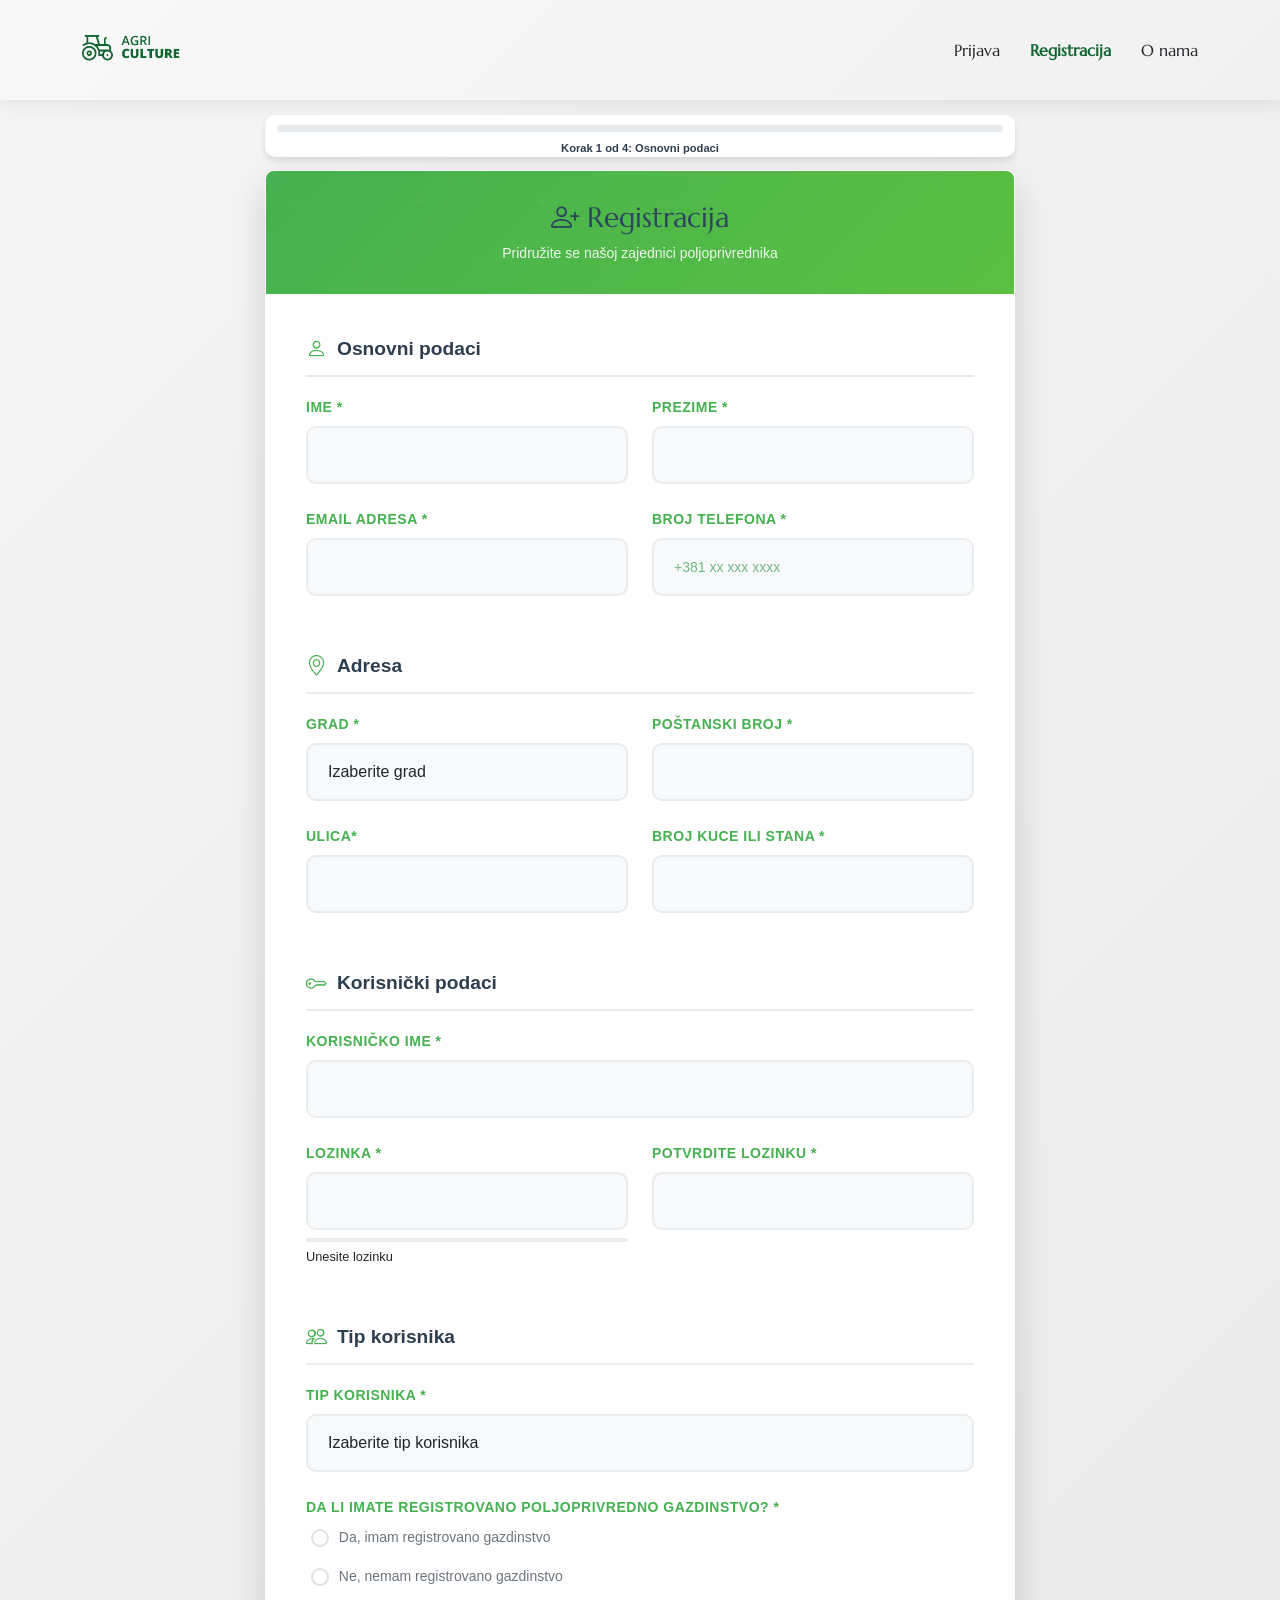
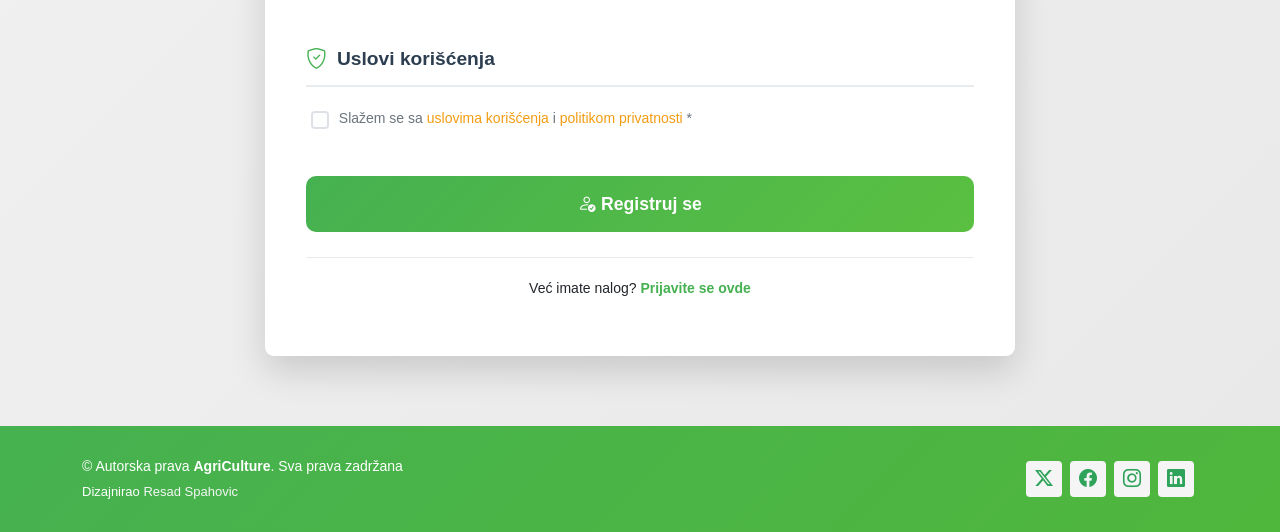
==== register.html @ 4d152be6 "first commit" ====
<!DOCTYPE html>
<html lang="sr">

<head>
  <meta charset="utf-8">
  <meta content="width=device-width, initial-scale=1.0" name="viewport">
  <title>Registracija - AgriCulture</title>
  <meta name="description" content="Registrujte se na AgriCulture platformi">
  <meta name="keywords" content="registracija, poljoprivreda, agriculture">

  <!-- Favicons -->
  <link href="static/img/favicon.png" rel="icon">
  <link href="static/img/apple-touch-icon.png" rel="apple-touch-icon">

  <!-- Fonts -->
  <link href="https://fonts.googleapis.com" rel="preconnect">
  <link href="https://fonts.gstatic.com" rel="preconnect" crossorigin>
  <link href="https://fonts.googleapis.com/css2?family=Open+Sans:ital,wght@0,300;0,400;0,500;0,600;0,700;0,800;1,300;1,400;1,500;1,600;1,700;1,800&family=Marcellus:wght@400&display=swap" rel="stylesheet">

  <!-- Vendor CSS Files -->
  <link href="static/vendor/bootstrap/css/bootstrap.min.css" rel="stylesheet">
  <link href="static/vendor/bootstrap-icons/bootstrap-icons.css" rel="stylesheet">
  <link href="static/vendor/aos/aos.css" rel="stylesheet">
  <link href="static/vendor/glightbox/css/glightbox.min.css" rel="stylesheet">
  <link href="static/vendor/swiper/swiper-bundle.min.css" rel="stylesheet">

  <!-- Main CSS File -->
  <link href="static/css/main.css" rel="stylesheet">
</head>

<body class="index-page">
  <header id="header" class="header d-flex align-items-center position-relative">
    <div class="container-fluid container-xl position-relative d-flex align-items-center justify-content-between">
      <a href="/" class="logo d-flex align-items-center">
        <img src="static/img/logo.png" alt="AgriCulture">
      </a>
      <nav id="navmenu" class="navmenu">
        <ul>
          <li><a href="/">Prijava</a></li>
          <li><a href="register.html"class="active" >Registracija</a></li>
          <li><a href="homepage.html">O nama</a></li>
        </ul>
        <i class="mobile-nav-toggle d-xl-none bi bi-list"></i>
      </nav>
    </div>
  </header>
  <!-- Progress Bar -->
  <div class="progress-container">
    <div class="container">
      <div class="progress-bar-custom">
        <div class="progress-fill" id="progressFill"></div>
      </div>
      <div class="progress-text" id="progressText">Korak 1 od 4: Osnovni podaci</div>
    </div>
  </div>

  <main class="main">
    <section class="register-section">
      <div class="container">
        <div class="register-container">
          <div class="register-header">
            <h2><i class="bi bi-person-plus"></i> Registracija</h2>
            <div class="subtitle">Pridružite se našoj zajednici poljoprivrednika</div>
          </div>
          
          <div class="register-form">
            <form id="registerForm" method="POST" novalidate>
              <!-- Osnovni podaci -->
              <div class="section-title">
                <i class="bi bi-person"></i> Osnovni podaci
              </div>

              <div class="row">
                <div class="col-md-6">
                  <div class="form-group">
                    <label for="firstName" class="form-label">Ime *</label>
                    <input type="text" class="form-control" id="firstName" name="firstName" data-field="required" required>
                    <div class="valid-feedback">Odlično!</div>
                    <div class="invalid-feedback">Molimo unesite vaše ime.</div>
                  </div>
                </div>

                <div class="col-md-6">
                  <div class="form-group">
                    <label for="lastName" class="form-label">Prezime *</label>
                    <input type="text" class="form-control" id="lastName" name="lastName" data-field="required" required>
                    <div class="valid-feedback">Odlično!</div>
                    <div class="invalid-feedback">Molimo unesite vaše prezime.</div>
                  </div>
                </div>
              </div>

              <div class="row">
                <div class="col-md-6">
                  <div class="form-group">
                    <label for="email" class="form-label">Email adresa *</label>
                    <input type="email" class="form-control" id="email" name="email" data-field="required" required>
                    <div class="valid-feedback">Email je u redu!</div>
                    <div class="invalid-feedback">Molimo unesite validnu email adresu.</div>
                    <div class="availability-check" id="emailAvailability"></div>
                  </div>
                </div>

                <div class="col-md-6">
                  <div class="form-group">
                    <label for="phone" class="form-label">Broj telefona *</label>
                    <input type="tel" class="form-control" id="phone" name="phone" placeholder="+381 xx xxx xxxx" data-field="required" required>
                    <div class="valid-feedback">Broj telefona je u redu!</div>
                    <div class="invalid-feedback">Molimo unesite broj telefona.</div>
                  </div>
                </div>
              </div>

              <!-- Adresa -->
              <div class="section-title">
                <i class="bi bi-geo-alt"></i> Adresa
              </div>

              <div class="row">
                <div class="col-md-6">
                  <div class="form-group">
                    <label for="city" class="form-label">Grad *</label>
                    <select class="form-control" id="city" name="city" data-field="required" required>
                      <option value="">Izaberite grad</option>
                      <option value="1" data-postal="11000">Beograd</option>
                      <option value="2" data-postal="21000">Novi Sad</option>
                      <option value="3" data-postal="18000">Niš</option>
                      <option value="4" data-postal="34000">Kragujevac</option>
                      <option value="5" data-postal="24000">Subotica</option>
                      <option value="6" data-postal="26000">Pančevo</option>
                      <option value="7" data-postal="32000">Čačak</option>
                      <option value="8" data-postal="36300">Novi Pazar</option>
                      <option value="9" data-postal="23000">Zrenjanin</option>
                      <option value="10" data-postal="16000">Leskovac</option>
                    </select>
                    <div class="valid-feedback">Odlično!</div>
                    <div class="invalid-feedback">Molimo izaberite grad.</div>
                  </div>
                </div>

                <div class="col-md-6">
                  <div class="form-group">
                    <label for="postalCode" class="form-label">Poštanski broj *</label>
                    <input type="text" class="form-control" id="postalCode" name="postalCode" readonly data-field="required" required>
                    <div class="valid-feedback">Odlično!</div>
                    <div class="invalid-feedback">Poštanski broj se automatski popunjava.</div>
                  </div>
                </div>
              </div>

                <div class="row">
                <div class="col-md-6">
                  <div class="form-group">
                    <label for="street" class="form-label">Ulica*</label>
                    <input type="text" class="form-control" id="street" name="street" data-field="required" required>
                    <div class="valid-feedback">Ulica je u redu!</div>
                    <div class="availability-check" id="emailAvailability"></div>
                  </div>
                </div>

                <div class="col-md-6">
                  <div class="form-group">
                    <label for="houseNumber" class="form-label">Broj kuce ili stana *</label>
                    <input type="text" class="form-control" id="houseNumber" name="houseNumber" data-field="required" required>
                    <div class="valid-feedback">Broj kuce ili stana je u redu!</div>
                    <div class="invalid-feedback">Molimo unesite broj kuce.</div>
                  </div>
                </div>
              </div>

              <!-- Korisnički podaci -->
              <div class="section-title">
                <i class="bi bi-key"></i> Korisnički podaci
              </div>

              <div class="form-group">
                <label for="username" class="form-label">Korisničko ime *</label>
                <input type="text" class="form-control" id="username" name="username" data-field="required" required>
                <div class="valid-feedback">Korisničko ime je dostupno!</div>
                <div class="invalid-feedback">Korisničko ime mora imati najmanje 3 karaktera.</div>
                <div class="availability-check" id="usernameAvailability"></div>
              </div>

              <div class="row">
                <div class="col-md-6">
                  <div class="form-group">
                    <label for="password" class="form-label">Lozinka *</label>
                    <input type="password" class="form-control" id="password" name="password" data-field="required" required>
                    <div class="password-strength" id="passwordStrength">
                      <div class="strength-bar">
                        <div class="strength-fill" id="strengthFill"></div>
                      </div>
                      <div class="strength-text" id="strengthText">Unesite lozinku</div>
                    </div>
                    <div class="invalid-feedback">Lozinka mora imati najmanje 6 karaktera.</div>
                  </div>
                </div>

                <div class="col-md-6">
                  <div class="form-group">
                    <label for="confirmPassword" class="form-label">Potvrdite lozinku *</label>
                    <input type="password" class="form-control" id="confirmPassword" name="confirmPassword" data-field="required" required>
                    <div class="valid-feedback">Lozinke se poklapaju!</div>
                    <div class="invalid-feedback">Lozinke se ne poklapaju.</div>
                  </div>
                </div>
              </div>

              <!-- Tip korisnika -->
              <div class="section-title">
                <i class="bi bi-people"></i> Tip korisnika
              </div>

              <div class="form-group">
                <label for="userType" class="form-label">Tip korisnika *</label>
                <select class="form-control" id="userType" name="userType" data-field="required" required>
                  <option value="">Izaberite tip korisnika</option>
                  <option value="1">Kupac</option>
                  <option value="2">Poljoprivrednik</option>
                  <option value="3">Dobavljač</option>
                  <option value="4">Savetnik</option>
                </select>
                <div class="valid-feedback">Odlično!</div>
                <div class="invalid-feedback">Molimo izaberite tip korisnika.</div>
              </div>

              <!-- Gazdinstvo -->
              <div class="form-group">
                <label class="form-label">Da li imate registrovano poljoprivredno gazdinstvo? *</label>
                <div class="form-check">
                  <input class="form-check-input" type="radio" name="hasFarm" id="hasFarmYes" value="1" data-field="required" required>
                  <label class="form-check-label" for="hasFarmYes">
                    Da, imam registrovano gazdinstvo
                  </label>
                </div>
                <div class="form-check">
                  <input class="form-check-input" type="radio" name="hasFarm" id="hasFarmNo" value="0" data-field="required" required>
                  <label class="form-check-label" for="hasFarmNo">
                    Ne, nemam registrovano gazdinstvo
                  </label>
                </div>
                <div class="invalid-feedback">Molimo izaberite opciju.</div>
              </div>

              <!-- Podaci o gazdinstvu -->
              <div class="farm-fields" id="farmFields">
                <div class="section-title">
                  <i class="bi bi-house"></i> Podaci o gazdinstvu
                </div>

                <div class="row">
                  <div class="col-md-6">
                    <div class="form-group">
                      <label for="rpgNumber" class="form-label">RPG broj *</label>
                      <input type="text" class="form-control" id="rpgNumber" name="rpgNumber" placeholder="npr. 1234567890123" data-field="farm">
                      <div class="valid-feedback">RPG broj je u redu!</div>
                      <div class="invalid-feedback">Molimo unesite RPG broj (13 cifara).</div>
                      <div class="availability-check" id="rpgAvailability"></div>
                    </div>
                  </div>

                  <div class="col-md-6">
                    <div class="form-group">
                      <label for="farmId" class="form-label">ID gazdinstva *</label>
                      <input type="text" class="form-control" id="farmId" name="farmId" placeholder="npr. RS-12345" data-field="farm">
                      <div class="valid-feedback">Odlično!</div>
                      <div class="invalid-feedback">Molimo unesite ID gazdinstva.</div>
                    </div>
                  </div>
                </div>

                <div class="form-group">
                  <label for="farmName" class="form-label">Naziv gazdinstva *</label>
                  <input type="text" class="form-control" id="farmName" name="farmName" placeholder="Naziv vašeg gazdinstva" data-field="farm">
                  <div class="valid-feedback">Odlično!</div>
                  <div class="invalid-feedback">Molimo unesite naziv gazdinstva.</div>
                </div>

                <div class="row">
                  <div class="col-md-6">
                    <div class="form-group">
                      <label for="farmSize" class="form-label">Veličina gazdinstva (hektari) *</label>
                      <input type="number" class="form-control" id="farmSize" name="farmSize" placeholder="npr. 10.5" step="0.1" min="0" data-field="farm">
                      <div class="valid-feedback">Odlično!</div>
                      <div class="invalid-feedback">Molimo unesite veličinu gazdinstva.</div>
                    </div>
                  </div>

                  <div class="col-md-6">
                    <div class="form-group">
                      <label for="farmType" class="form-label">Tip gazdinstva *</label>
                      <select class="form-control" id="farmType" name="farmType" data-field="farm">
                        <option value="">Izaberite tip gazdinstva</option>
                        <option value="1">Fizičko lice</option>
                        <option value="2">Pravno lice</option>
                        <option value="3">Preduzetnik</option>
                      </select>
                      <div class="valid-feedback">Odlično!</div>
                      <div class="invalid-feedback">Molimo izaberite tip gazdinstva.</div>
                    </div>
                  </div>
                </div>

                <div class="row">
                  <div class="col-md-6">
                    <div class="form-group">
                      <label for="cropTypes" class="form-label">Vrste useva *</label>
                      <select class="form-control" id="cropTypes" name="cropTypes" data-field="farm">
                        <option value="">Izaberite glavne useve</option>
                        <option value="1">Žitarice (pšenica, kukuruz, ječam)</option>
                        <option value="2">Industrijske biljke (suncokret, soja, šećerna repa)</option>
                        <option value="3">Povrće (paradajz, paprika, krastavac)</option>
                        <option value="4">Voće (jabuka, šljiva, grožđe)</option>
                        <option value="5">Stočarstvo (goveda, svinje, ovce)</option>
                        <option value="6">Živinarstvo (kokoške, ćurke, patke)</option>
                        <option value="7">Mešovito gazdinstvo</option>
                      </select>
                      <div class="valid-feedback">Odlično!</div>
                      <div class="invalid-feedback">Molimo izaberite vrste useva.</div>
                    </div>
                  </div>

                  <div class="col-md-6">
                    <div class="form-group">
                      <label for="productionType" class="form-label">Tip proizvodnje *</label>
                      <select class="form-control" id="productionType" name="productionType" data-field="farm">
                        <option value="">Izaberite tip proizvodnje</option>
                        <option value="1">Konvencionalna proizvodnja</option>
                        <option value="2">Organska proizvodnja</option>
                        <option value="3">Integrisana proizvodnja</option>
                        <option value="4">Tradicionalna proizvodnja</option>
                      </select>
                      <div class="valid-feedback">Odlično!</div>
                      <div class="invalid-feedback">Molimo izaberite tip proizvodnje.</div>
                    </div>
                  </div>
                </div>

                <div class="row">
                  <div class="col-md-6">
                    <div class="form-group">
                      <label for="annualProduction" class="form-label">Godišnja proizvodnja (tone) *</label>
                      <input type="number" class="form-control" id="annualProduction" name="annualProduction" placeholder="npr. 50" min="0" step="0.1" data-field="farm">
                      <div class="valid-feedback">Odlično!</div>
                      <div class="invalid-feedback">Molimo unesite godišnju proizvodnju.</div>
                    </div>
                  </div>

                  <div class="col-md-6">
                    <div class="form-group">
                      <label for="employeeCount" class="form-label">Broj zaposlenih</label>
                      <input type="number" class="form-control" id="employeeCount" name="employeeCount" placeholder="npr. 5" min="0">
                      <small class="form-text text-muted">Uključujući vlasnika/vlasnike</small>
                    </div>
                  </div>
                </div>

                <div class="form-group">
                  <label for="description" class="form-label">Opis gazdinstva</label>
                  <textarea class="form-control" id="description" name="description" rows="3" placeholder="Kratko opišite vaše gazdinstvo i glavne aktivnosti..."></textarea>
                </div>
              </div>

              <!-- Uslovi korišćenja -->
              <div class="section-title">
                <i class="bi bi-shield-check"></i> Uslovi korišćenja
              </div>

              <div class="form-group">
                <div class="form-check">
                  <input class="form-check-input" type="checkbox" id="terms" name="terms" data-field="required" required>
                  <label class="form-check-label" for="terms">
                    Slažem se sa <a href="uslovi-koriscenja.html">uslovima korišćenja</a> i <a href="politika-privatnosti.html">politikom privatnosti</a> *
                  </label>
                  <div class="invalid-feedback">Morate prihvatiti uslove korišćenja.</div>
                </div>
              </div>

              <button type="submit" class="btn btn-register" id="submitBtn">
                <span id="submitText"><i class="bi bi-person-check"></i> Registruj se</span>
                <span id="submitLoading" style="display: none;"><span class="loading"></span> Registracija u toku...</span>
              </button>
            </form>

            <div class="login-link">
              <p style="font-size: 14px;">Već imate nalog? <a href="index.html">Prijavite se ovde</a></p>
            </div>
          </div>
        </div>
      </div>
    </section>
  </main>

  <footer id="footer" class="footer dark-background">
    <div class="copyright text-center">
      <div class="container d-flex flex-column flex-lg-row justify-content-center justify-content-lg-between align-items-center">
        <div class="d-flex flex-column align-items-center align-items-lg-start">
          <div>
            © Autorska prava <strong><span>AgriCulture</span></strong>. Sva prava zadržana
          </div>
          <div class="credits">
            Dizajnirao <a href="https://resadspahovic.netlify.app/">Resad Spahovic</a>
          </div>
        </div>
        <div class="social-links order-first order-lg-last mb-3 mb-lg-0">
          <a href="" title="Twitter"><i class="bi bi-twitter-x"></i></a>
          <a href="" title="Facebook"><i class="bi bi-facebook"></i></a>
          <a href="" title="Instagram"><i class="bi bi-instagram"></i></a>
          <a href="" title="LinkedIn"><i class="bi bi-linkedin"></i></a>
        </div>
      </div>
    </div>
  </footer>

  <!-- Scroll Top -->
  <a href="#" id="scroll-top" class="scroll-top d-flex align-items-center justify-content-center" style="background-color: #28a745;">
    <i class="bi bi-arrow-up-short"></i>
  </a>

  <!-- Preloader -->
  <div id="preloader"></div>

  <!-- Vendor JS Files -->
  <script src="static/vendor/bootstrap/js/bootstrap.bundle.min.js"></script>
  <script src="static/vendor/aos/aos.js"></script>
  <script src="static/vendor/glightbox/js/glightbox.min.js"></script>
  <script src="static/vendor/swiper/swiper-bundle.min.js"></script>

  <!-- Main JS File -->
  <script src="static/js/main.js"></script>

  <script>
    document.addEventListener('DOMContentLoaded', function() {
      const form = document.getElementById('registerForm');
      const progressFill = document.getElementById('progressFill');
      const progressText = document.getElementById('progressText');
      const farmFields = document.getElementById('farmFields');
      const submitBtn = document.getElementById('submitBtn');
      const submitText = document.getElementById('submitText');
      const submitLoading = document.getElementById('submitLoading');

      // Auto-populate postal code based on city selection
      document.getElementById('city').addEventListener('change', function() {
        const selectedOption = this.options[this.selectedIndex];
        const postalCode = selectedOption.getAttribute('data-postal');
        const postalCodeField = document.getElementById('postalCode');
        
        if (postalCode) {
          postalCodeField.value = postalCode;
          validateField(postalCodeField);
        } else {
          postalCodeField.value = '';
        }
      });

      // Show/hide farm fields based on farm ownership
      function toggleFarmFields() {
        const hasFarmYes = document.getElementById('hasFarmYes');
        const hasFarmNo = document.getElementById('hasFarmNo');
        
        if (hasFarmYes.checked) {
          farmFields.classList.add('show');
          // Make farm fields required
          const farmInputs = farmFields.querySelectorAll('input[data-field="farm"], select[data-field="farm"]');
          farmInputs.forEach(input => {
            if (!input.hasAttribute('data-optional')) {
              input.setAttribute('required', 'required');
            }
          });
        } else if (hasFarmNo.checked) {
          farmFields.classList.remove('show');
          // Remove required attribute from farm fields
          const farmInputs = farmFields.querySelectorAll('input[data-field="farm"], select[data-field="farm"]');
          farmInputs.forEach(input => {
            input.removeAttribute('required');
            input.classList.remove('is-valid', 'is-invalid');
          });
        }
        updateProgress();
      }

      // Add event listeners for farm radio buttons
      document.getElementById('hasFarmYes').addEventListener('change', toggleFarmFields);
      document.getElementById('hasFarmNo').addEventListener('change', toggleFarmFields);

      // Progress calculation
      function updateProgress() {
        const allFields = form.querySelectorAll('input[required], select[required]');
        const farmFieldsVisible = farmFields.classList.contains('show');
        
        let totalFields = 0;
        let completedFields = 0;
        
        allFields.forEach(field => {
          // Skip farm fields if not visible
          if (field.getAttribute('data-field') === 'farm' && !farmFieldsVisible) {
            return;
          }
          
          totalFields++;
          
          if (field.type === 'radio') {
            const radioGroup = form.querySelectorAll(`input[name="${field.name}"]`);
            const isChecked = Array.from(radioGroup).some(radio => radio.checked);
            if (isChecked) completedFields++;
          } else if (field.type === 'checkbox') {
            if (field.checked) completedFields++;
          } else {
            if (field.value.trim() !== '') completedFields++;
          }
        });

        const progress = totalFields > 0 ? (completedFields / totalFields) * 100 : 0;
        progressFill.style.width = progress + '%';
        
        // Update progress text based on completion
        if (progress < 25) {
          progressText.textContent = 'Korak 1 od 4: Osnovni podaci';
        } else if (progress < 50) {
          progressText.textContent = 'Korak 2 od 4: Adresa i kontakt';
        } else if (progress < 75) {
          progressText.textContent = 'Korak 3 od 4: Korisnički podaci';
        } else if (progress < 100) {
          progressText.textContent = 'Korak 4 od 4: Finalizacija';
        } else {
          progressText.textContent = 'Forma je kompletna - spremna za slanje!';
        }
      }

      // Add typing indicators
      form.addEventListener('input', function(e) {
        if (e.target.matches('input[type="text"], input[type="email"], input[type="tel"], input[type="password"], input[type="number"], textarea')) {
          e.target.classList.add('user-typing');
          e.target.classList.remove('user-interacted');
          
          // Remove typing class after user stops typing
          clearTimeout(e.target.typingTimer);
          e.target.typingTimer = setTimeout(() => {
            e.target.classList.remove('user-typing');
            e.target.classList.add('user-interacted');
            validateField(e.target);
          }, 500);
        }
      });

      // Field validation function
      function validateField(field) {
        const fieldName = field.name || field.id;
        let isValid = true;
        let message = '';

        // Clear previous validation classes
        field.classList.remove('is-valid', 'is-invalid');

        // Skip validation for optional fields that are empty
        if (!field.hasAttribute('required') && field.value.trim() === '') {
          updateProgress();
          return true;
        }

        switch (fieldName) {
          case 'firstName':
          case 'lastName':
            isValid = field.value.trim().length >= 2;
            message = isValid ? 'Odlično!' : 'Mora imati najmanje 2 karaktera.';
            break;

          case 'email':
            const emailRegex = /^[^\s@]+@[^\s@]+\.[^\s@]+$/;
            isValid = emailRegex.test(field.value);
            message = isValid ? 'Email je u redu!' : 'Molimo unesite validnu email adresu.';
            if (isValid) {
              checkEmailAvailability(field.value);
            }
            break;

          case 'phone':
            const phoneRegex = /^(\+381|0)[0-9]{8,9}$/;
            isValid = phoneRegex.test(field.value.replace(/\s/g, ''));
            message = isValid ? 'Broj telefona je u redu!' : 'Unesite u redu broj telefona.';
            break;

          case 'city':
          case 'userType':
          case 'farmType':
          case 'cropTypes':
          case 'productionType':
          case 'street':
          case 'houseNumber':
            isValid = field.value !== '';
            message = isValid ? 'Odlično!' : 'Molimo napravite izbor.';
            break;

          case 'postalCode':
            isValid = field.value.trim().length === 5;
            message = isValid ? 'Odlično!' : 'Poštanski broj mora imati 5 cifara.';
            break;

          case 'username':
            isValid = field.value.trim().length >= 3;
            message = isValid ? 'Korisničko ime je dostupno!' : 'Mora imati najmanje 3 karaktera.';
            if (isValid) {
              checkUsernameAvailability(field.value);
            }
            break;

          case 'password':
            isValid = field.value.length >= 6;
            message = isValid ? 'Lozinka je prihvaćena!' : 'Mora imati najmanje 6 karaktera.';
            updatePasswordStrength(field.value);
            // Also validate confirm password if it has value
            const confirmPassword = document.getElementById('confirmPassword');
            if (confirmPassword.value) {
              validateField(confirmPassword);
            }
            break;

          case 'confirmPassword':
            const password = document.getElementById('password').value;
            isValid = field.value === password && field.value.length > 0;
            message = isValid ? 'Lozinke se poklapaju!' : 'Lozinke se ne poklapaju.';
            break;

          case 'rpgNumber':
            if (farmFields.classList.contains('show')) {
              const rpgRegex = /^[0-9]{13}$/;
              isValid = rpgRegex.test(field.value);
              message = isValid ? 'RPG broj je u redu!' : 'RPG broj mora imati tačno 13 cifara.';
              if (isValid) {
                checkRpgAvailability(field.value);
              }
            }
            break;

          case 'farmId':
          case 'farmName':
            if (farmFields.classList.contains('show')) {
              isValid = field.value.trim().length >= 2;
              message = isValid ? 'Odlično!' : 'Mora imati najmanje 2 karaktera.';
            }
            break;

          case 'farmSize':
          case 'annualProduction':
            if (farmFields.classList.contains('show')) {
              isValid = field.value && parseFloat(field.value) > 0;
              message = isValid ? 'Odlično!' : 'Vrednost mora biti veća od 0.';
            }
            break;

          case 'hasFarm':
            const hasFarmChecked = form.querySelector('input[name="hasFarm"]:checked');
            isValid = hasFarmChecked !== null;
            break;

          case 'terms':
            isValid = field.checked;
            break;

          default:
            if (field.hasAttribute('required')) {
              isValid = field.value.trim() !== '';
            }
        }

        // Apply validation classes and messages
        if (field.type === 'radio') {
          const radioGroup = form.querySelectorAll(`input[name="${fieldName}"]`);
          const groupContainer = radioGroup[0].closest('.form-group');
          const invalidFeedback = groupContainer.querySelector('.invalid-feedback');
          
          if (isValid) {
            radioGroup.forEach(radio => {
              radio.classList.remove('is-invalid');
              radio.classList.add('is-valid');
            });
            if (invalidFeedback) invalidFeedback.style.display = 'none';
          } else {
            radioGroup.forEach(radio => {
              radio.classList.remove('is-valid');
              radio.classList.add('is-invalid');
            });
            if (invalidFeedback) invalidFeedback.style.display = 'block';
          }
        } else {
          if (isValid) {
            field.classList.add('is-valid');
            field.classList.remove('is-invalid');
          } else {
            field.classList.add('is-invalid');
            field.classList.remove('is-valid');
          }

          // Update feedback message
          const validFeedback = field.parentNode.querySelector('.valid-feedback');
          const invalidFeedback = field.parentNode.querySelector('.invalid-feedback');
          
          if (validFeedback && isValid) {
            validFeedback.textContent = message;
          }
          if (invalidFeedback && !isValid) {
            invalidFeedback.textContent = message;
          }
        }

        updateProgress();
        return isValid;
      }

      // Password strength checker
      function updatePasswordStrength(password) {
        const strengthFill = document.getElementById('strengthFill');
        const strengthText = document.getElementById('strengthText');
        
        if (!password) {
          strengthFill.className = 'strength-fill';
          strengthText.textContent = 'Unesite lozinku';
          return;
        }

        let score = 0;
        let feedback = [];

        // Length check
        if (password.length >= 8) score += 1;
        else feedback.push('najmanje 8 karaktera');

        // Uppercase check
        if (/[A-Z]/.test(password)) score += 1;
        else feedback.push('veliko slovo');

        // Lowercase check
        if (/[a-z]/.test(password)) score += 1;
        else feedback.push('malo slovo');

        // Number check
        if (/[0-9]/.test(password)) score += 1;
        else feedback.push('broj');

        // Special character check
        if (/[^A-Za-z0-9]/.test(password)) score += 1;
        else feedback.push('specijalni karakter');

        // Update visual indicator
        strengthFill.className = 'strength-fill';
        
        if (score <= 1) {
          strengthFill.classList.add('strength-weak');
          strengthText.textContent = 'Slaba lozinka';
          strengthText.style.color = 'var(--danger-color)';
        } else if (score <= 2) {
          strengthFill.classList.add('strength-fair');
          strengthText.textContent = 'Osrednja lozinka';
          strengthText.style.color = 'var(--warning-color)';
        } else if (score <= 3) {
          strengthFill.classList.add('strength-good');
          strengthText.textContent = 'Dobra lozinka';
          strengthText.style.color = 'var(--info-color)';
        } else {
          strengthFill.classList.add('strength-strong');
          strengthText.textContent = 'Jaka lozinka';
          strengthText.style.color = 'var(--success-color)';
        }

        if (feedback.length > 0 && score < 4) {
          strengthText.textContent += ` (dodajte: ${feedback.join(', ')})`;
        }
      }

      // Availability checkers
      function checkEmailAvailability(email) {
        const availabilityDiv = document.getElementById('emailAvailability');
        availabilityDiv.className = 'availability-check checking';
        availabilityDiv.textContent = 'Proverava se dostupnost...';

        // Simulate API call
        setTimeout(() => {
          const isAvailable = !['test@example.com', 'admin@test.com'].includes(email.toLowerCase());
          
          if (isAvailable) {
            availabilityDiv.className = 'availability-check available';
            availabilityDiv.innerHTML = '<i class="bi bi-check-circle"></i> Email je dostupan';
          } else {
            availabilityDiv.className = 'availability-check unavailable';
            availabilityDiv.innerHTML = '<i class="bi bi-x-circle"></i> Email je već registrovan';
            document.getElementById('email').classList.add('is-invalid');
            document.getElementById('email').classList.remove('is-valid');
          }
        }, 1000);
      }

      function checkUsernameAvailability(username) {
        const availabilityDiv = document.getElementById('usernameAvailability');
        availabilityDiv.className = 'availability-check checking';
        availabilityDiv.textContent = 'Proverava se dostupnost...';

        // Simulate API call
        setTimeout(() => {
          const isAvailable = !['admin', 'test', 'user'].includes(username.toLowerCase());
          
          if (isAvailable) {
            availabilityDiv.className = 'availability-check available';
            availabilityDiv.innerHTML = '<i class="bi bi-check-circle"></i> Korisničko ime je dostupno';
          } else {
            availabilityDiv.className = 'availability-check unavailable';
            availabilityDiv.innerHTML = '<i class="bi bi-x-circle"></i> Korisničko ime je zauzeto';
            document.getElementById('username').classList.add('is-invalid');
            document.getElementById('username').classList.remove('is-valid');
          }
        }, 800);
      }

      function checkRpgAvailability(rpgNumber) {
        const availabilityDiv = document.getElementById('rpgAvailability');
        availabilityDiv.className = 'availability-check checking';
        availabilityDiv.textContent = 'Proverava se RPG broj...';

        // Simulate API call
        setTimeout(() => {
          const isAvailable = rpgNumber !== '1234567890123';
          
          if (isAvailable) {
            availabilityDiv.className = 'availability-check available';
            availabilityDiv.innerHTML = '<i class="bi bi-check-circle"></i> RPG broj je u redu';
          } else {
            availabilityDiv.className = 'availability-check unavailable';
            availabilityDiv.innerHTML = '<i class="bi bi-x-circle"></i> RPG broj je već registrovan';
            document.getElementById('rpgNumber').classList.add('is-invalid');
            document.getElementById('rpgNumber').classList.remove('is-valid');
          }
        }, 1200);
      }

      // Add event listeners for real-time validation
      const fieldsToValidate = form.querySelectorAll('input, select, textarea');
      fieldsToValidate.forEach(field => {
        // Validate on blur (when user leaves field)
        field.addEventListener('blur', function() {
          if (this.classList.contains('user-interacted') || this.value.trim() !== '') {
            validateField(this);
          }
        });

        // Validate on change for select and radio/checkbox
        if (field.type === 'radio' || field.type === 'checkbox' || field.tagName === 'SELECT') {
          field.addEventListener('change', function() {
            validateField(this);
          });
        }
      });

      // Form submission
      form.addEventListener('submit', function(e) {
        e.preventDefault();
        
        // Validate all required fields
        let isFormValid = true;
        const allFields = form.querySelectorAll('input, select, textarea');
        
        allFields.forEach(field => {
          if (field.hasAttribute('required') || field.value.trim() !== '') {
            // Skip farm fields if not visible
            if (field.getAttribute('data-field') === 'farm' && !farmFields.classList.contains('show')) {
              return;
            }
            
            if (!validateField(field)) {
              isFormValid = false;
            }
          }
        });

        // Check radio groups separately
        const radioGroups = ['hasFarm'];
        radioGroups.forEach(groupName => {
          const checkedRadio = form.querySelector(`input[name="${groupName}"]:checked`);
          if (!checkedRadio) {
            isFormValid = false;
            const radioInputs = form.querySelectorAll(`input[name="${groupName}"]`);
            radioInputs.forEach(radio => {
              radio.classList.add('is-invalid');
            });
          }
        });

        // Check availability status
        const emailAvailability = document.getElementById('emailAvailability');
        const usernameAvailability = document.getElementById('usernameAvailability');
        const rpgAvailability = document.getElementById('rpgAvailability');

        if (emailAvailability.classList.contains('unavailable') ||
            usernameAvailability.classList.contains('unavailable') ||
            (farmFields.classList.contains('show') && rpgAvailability.classList.contains('unavailable'))) {
          isFormValid = false;
        }

        if (!isFormValid) {
          // Scroll to first invalid field
          const firstInvalid = form.querySelector('.is-invalid');
          if (firstInvalid) {
            firstInvalid.scrollIntoView({ behavior: 'smooth', block: 'center' });
            firstInvalid.focus();
          }
          return;
        }

        // Show loading state
        submitBtn.disabled = true;
        submitText.style.display = 'none';
        submitLoading.style.display = 'inline-block';

        // Simulate form submission
        setTimeout(() => {
          // Collect form data
          const formData = new FormData(form);
          const data = Object.fromEntries(formData.entries());
          
          console.log('Form data:', data);
          
          // Show success message
          alert('Registracija je uspešno završena! Proverite email za aktivaciju naloga.');
          
          // Reset form
          form.reset();
          progressFill.style.width = '0%';
          progressText.textContent = 'Korak 1 od 4: Osnovni podaci';
          farmFields.classList.remove('show');
          
          // Clear validation classes
          allFields.forEach(field => {
            field.classList.remove('is-valid', 'is-invalid', 'user-interacted', 'user-typing');
          });
          
          // Clear availability checks
          document.querySelectorAll('.availability-check').forEach(div => {
            div.textContent = '';
            div.className = 'availability-check';
          });
          
          // Reset password strength
          document.getElementById('strengthFill').className = 'strength-fill';
          document.getElementById('strengthText').textContent = 'Unesite lozinku';
          
          // Reset button
          submitBtn.disabled = false;
          submitText.style.display = 'inline-block';
          submitLoading.style.display = 'none';
          
        }, 2000);
      });

      // Initialize progress
      updateProgress();

      // Add smooth scrolling for better UX
      const sections = document.querySelectorAll('.section-title');
      sections.forEach(section => {
        section.addEventListener('click', function() {
          this.scrollIntoView({ behavior: 'smooth', block: 'start' });
        });
      });

      // Auto-save form data to localStorage (optional)
      function saveFormData() {
        const formData = new FormData(form);
        const data = Object.fromEntries(formData.entries());
        localStorage.setItem('registerFormData', JSON.stringify(data));
      }

      function loadFormData() {
        const savedData = localStorage.getItem('registerFormData');
        if (savedData) {
          try {
            const data = JSON.parse(savedData);
            Object.keys(data).forEach(key => {
              const field = form.querySelector(`[name="${key}"]`);
              if (field) {
                if (field.type === 'radio' || field.type === 'checkbox') {
                  if (field.value === data[key]) {
                    field.checked = true;
                  }
                } else {
                  field.value = data[key];
                }
              }
            });
            
            // Trigger change events to update UI
            toggleFarmFields();
            updateProgress();
          } catch (e) {
            console.error('Error loading saved form data:', e);
          }
        }
      }

      // Auto-save every 30 seconds
      setInterval(saveFormData, 30000);

      // Load saved data on page load
      loadFormData();

      // Clear saved data on successful submission
      form.addEventListener('submit', function() {
        localStorage.removeItem('registerFormData');
      });
    });

    // Initialize AOS animations
    if (typeof AOS !== 'undefined') {
      AOS.init({
        duration: 600,
        easing: 'ease-in-out',
        once: true,
        mirror: false
      });
    }
  </script>
</body>
</html>
---- static/css/main.css ----
/**
* Template Name: AgriCulture
* Template URL: https://bootstrapmade.com/agriculture-bootstrap-website-template/
* Updated: Aug 07 2024 with Bootstrap v5.3.3
* Author: BootstrapMade.com
* License: https://bootstrapmade.com/license/
*/

/*--------------------------------------------------------------
# Font & Color Variables
# Help: https://bootstrapmade.com/color-system/
--------------------------------------------------------------*/
/* Fonts */
:root {
  --default-font: "Open Sans",  system-ui, -apple-system, "Segoe UI", Roboto, "Helvetica Neue", Arial, "Noto Sans", "Liberation Sans", sans-serif, "Apple Color Emoji", "Segoe UI Emoji", "Segoe UI Symbol", "Noto Color Emoji";
  --heading-font: "Marcellus",  sans-serif;
  --nav-font: "Marcellus",  sans-serif;
}

/* Global Colors - The following color variables are used throughout the website. Updating them here will change the color scheme of the entire website */
:root { 
  --background-color: #ffffff; /* Background color for the entire website, including individual sections */
  --default-color: #212529; /* Default color used for the majority of the text content across the entire website */
  --heading-color: #2d465e; /* Color for headings, subheadings and title throughout the website */
  --accent-color: #116530; /* Accent color that represents your brand on the website. It's used for buttons, links, and other elements that need to stand out */
  --surface-color: #ffffff; /* The surface color is used as a background of boxed elements within sections, such as cards, icon boxes, or other elements that require a visual separation from the global background. */
  --contrast-color: #ffffff; /* Contrast color for text, ensuring readability against backgrounds of accent, heading, or default colors. */
}

/* Nav Menu Colors - The following color variables are used specifically for the navigation menu. They are separate from the global colors to allow for more customization options */
:root {
  --nav-color: #212529;  /* The default color of the main navmenu links */
  --nav-hover-color: #116530; /* Applied to main navmenu links when they are hovered over or active */
  --nav-mobile-background-color: #ffffff; /* Used as the background color for mobile navigation menu */
  --nav-dropdown-background-color: #ffffff; /* Used as the background color for dropdown items that appear when hovering over primary navigation items */
  --nav-dropdown-color: #212529; /* Used for navigation links of the dropdown items in the navigation menu. */
  --nav-dropdown-hover-color: #116530; /* Similar to --nav-hover-color, this color is applied to dropdown navigation links when they are hovered over. */
}

/* Color Presets - These classes override global colors when applied to any section or element, providing reuse of the sam color scheme. */

.light-background {
  --background-color: #f9f9f9;
  --surface-color: #ffffff;
}

.dark-background {
  --background-color: #060606;
  --default-color: #ffffff;
  --heading-color: #ffffff;
  --accent-color: #2ea359;
  --surface-color: #252525;
  --contrast-color: #ffffff;
}

/* Smooth scroll */
:root {
  scroll-behavior: smooth;
}

/*--------------------------------------------------------------
# General Styling & Shared Classes
--------------------------------------------------------------*/
body {
  color: var(--default-color);
  background-color: var(--background-color);
  font-family: var(--default-font);
}

a {
  color: var(--accent-color);
  text-decoration: none;
  transition: 0.3s;
}

a:hover {
  color: color-mix(in srgb, var(--accent-color), transparent 25%);
  text-decoration: none;
}

h1,
h2,
h3,
h4,
h5,
h6 {
  color: var(--heading-color);
  font-family: var(--heading-font);
}

/* PHP Email Form Messages
------------------------------*/
.php-email-form .error-message {
  display: none;
  background: #df1529;
  color: #ffffff;
  text-align: left;
  padding: 15px;
  margin-bottom: 24px;
  font-weight: 600;
}

.php-email-form .sent-message {
  display: none;
  color: #ffffff;
  background: #059652;
  text-align: center;
  padding: 15px;
  margin-bottom: 24px;
  font-weight: 600;
}

.php-email-form .loading {
  display: none;
  background: var(--surface-color);
  text-align: center;
  padding: 15px;
  margin-bottom: 24px;
}

.php-email-form .loading:before {
  content: "";
  display: inline-block;
  border-radius: 50%;
  width: 24px;
  height: 24px;
  margin: 0 10px -6px 0;
  border: 3px solid var(--accent-color);
  border-top-color: var(--surface-color);
  animation: php-email-form-loading 1s linear infinite;
}

@keyframes php-email-form-loading {
  0% {
    transform: rotate(0deg);
  }

  100% {
    transform: rotate(360deg);
  }
}

/* Pulsating Play Button
------------------------------*/
.pulsating-play-btn {
  width: 94px;
  height: 94px;
  background: radial-gradient(var(--accent-color) 50%, color-mix(in srgb, var(--accent-color), transparent 75%) 52%);
  border-radius: 50%;
  display: block;
  position: relative;
  overflow: hidden;
}

.pulsating-play-btn:before {
  content: "";
  position: absolute;
  width: 120px;
  height: 120px;
  animation-delay: 0s;
  animation: pulsate-play-btn 2s;
  animation-direction: forwards;
  animation-iteration-count: infinite;
  animation-timing-function: steps;
  opacity: 1;
  border-radius: 50%;
  border: 5px solid color-mix(in srgb, var(--accent-color), transparent 30%);
  top: -15%;
  left: -15%;
  background: rgba(198, 16, 0, 0);
}

.pulsating-play-btn:after {
  content: "";
  position: absolute;
  left: 50%;
  top: 50%;
  transform: translateX(-40%) translateY(-50%);
  width: 0;
  height: 0;
  border-top: 10px solid transparent;
  border-bottom: 10px solid transparent;
  border-left: 15px solid #fff;
  z-index: 100;
  transition: all 400ms cubic-bezier(0.55, 0.055, 0.675, 0.19);
}

.pulsating-play-btn:hover:before {
  content: "";
  position: absolute;
  left: 50%;
  top: 50%;
  transform: translateX(-40%) translateY(-50%);
  width: 0;
  height: 0;
  border: none;
  border-top: 10px solid transparent;
  border-bottom: 10px solid transparent;
  border-left: 15px solid #fff;
  z-index: 200;
  animation: none;
  border-radius: 0;
}

.pulsating-play-btn:hover:after {
  border-left: 15px solid var(--accent-color);
  transform: scale(20);
}

@keyframes pulsate-play-btn {
  0% {
    transform: scale(0.6, 0.6);
    opacity: 1;
  }

  100% {
    transform: scale(1, 1);
    opacity: 0;
  }
}

/*--------------------------------------------------------------
# Global Header
--------------------------------------------------------------*/
.header {
  color: var(--default-color);
  background-color: var(--background-color);
  padding: 20px 0;
  transition: all 0.5s;
  z-index: 997;
  ;
}

.header .logo {
  line-height: 1;
}

.header .logo img {
  max-height: 32px;
  margin-right: 8px;
}

.header .logo h1 {
  font-size: 30px;
  margin: 0;
  font-weight: 700;
  color: var(--heading-color);
}

.scrolled .header {
  box-shadow: 0px 0 18px color-mix(in srgb, var(--default-color), transparent 85%);
}

/*--------------------------------------------------------------
# Navigation Menu
--------------------------------------------------------------*/
/* Navmenu - Desktop */
@media (min-width: 1200px) {
  .navmenu {
    padding: 0;;
  }

  .navmenu ul {
    margin: 0;
    padding: 0;
    display: flex;
    list-style: none;
    align-items: center;
  }

  .navmenu li {
    position: relative;
  }

  .navmenu a,
  .navmenu a:focus {
    color: var(--nav-color);
    padding: 18px 15px;
    font-size: 16px;
    font-family: var(--nav-font);
    font-weight: 400;
    display: flex;
    align-items: center;
    justify-content: space-between;
    white-space: nowrap;
    transition: 0.3s;
  }

  .navmenu a i,
  .navmenu a:focus i {
    font-size: 12px;
    line-height: 0;
    margin-left: 5px;
    transition: 0.3s;
  }

  .navmenu li:last-child a {
    padding-right: 0;
  }

  .navmenu li:hover>a,
  .navmenu .active,
  .navmenu .active:focus {
    color: var(--nav-hover-color);
    font-weight: 600;
  }

  .navmenu .dropdown ul {
    margin: 0;
    padding: 10px 0;
    background: var(--nav-dropdown-background-color);
    display: block;
    position: absolute;
    visibility: hidden;
    left: 14px;
    top: 130%;
    opacity: 0;
    transition: 0.3s;
    border-radius: 4px;
    z-index: 99;
    box-shadow: 0px 0px 30px color-mix(in srgb, var(--default-color), transparent 85%);
  }

  .navmenu .dropdown ul li {
    min-width: 200px;
  }

  .navmenu .dropdown ul a {
    padding: 10px 20px;
    font-size: 15px;
    text-transform: none;
    color: var(--nav-dropdown-color);
  }

  .navmenu .dropdown ul a i {
    font-size: 12px;
  }

  .navmenu .dropdown ul a:hover,
  .navmenu .dropdown ul .active:hover,
  .navmenu .dropdown ul li:hover>a {
    color: var(--nav-dropdown-hover-color);

  }

  .navmenu .dropdown:hover>ul {
    opacity: 1;
    top: 100%;
    visibility: visible;
  }

  .navmenu .dropdown .dropdown ul {
    top: 0;
    left: -90%;
    visibility: hidden;
  }

  .navmenu .dropdown .dropdown:hover>ul {
    opacity: 1;
    top: 0;
    left: -100%;
    visibility: visible;
  }
}

/* Navmenu - Mobile */
@media (max-width: 1199px) {
  .mobile-nav-toggle {
    color: var(--nav-color);
    font-size: 28px;
    line-height: 0;
    margin-right: 10px;
    cursor: pointer;
    transition: color 0.3s;
  }

  .navmenu {
    padding: 0;
    z-index: 9997;
  }

  .navmenu ul {
    display: none;
    list-style: none;
    position: absolute;
    inset: 60px 20px 20px 20px;
    padding: 10px 0;
    margin: 0;
    border-radius: 6px;
    background-color: var(--nav-mobile-background-color);
    overflow-y: auto;
    transition: 0.3s;
    z-index: 9998;
    box-shadow: 0px 0px 30px color-mix(in srgb, var(--default-color), transparent 90%);
  }

  .navmenu a,
  .navmenu a:focus {
    color: var(--nav-dropdown-color);
    padding: 10px 20px;
    font-family: var(--nav-font);
    font-size: 17px;
    font-weight: 500;
    display: flex;
    align-items: center;
    justify-content: space-between;
    white-space: nowrap;
    transition: 0.3s;
  }

  .navmenu a i,
  .navmenu a:focus i {
    font-size: 12px;
    line-height: 0;
    margin-left: 5px;
    width: 30px;
    height: 30px;
    display: flex;
    align-items: center;
    justify-content: center;
    border-radius: 50%;
    transition: 0.3s;
    background-color: color-mix(in srgb, var(--accent-color), transparent 90%);
  }

  .navmenu a i:hover,
  .navmenu a:focus i:hover {
    background-color: var(--accent-color);
    color: var(--contrast-color);
  }

  .navmenu a:hover,
  .navmenu .active,
  .navmenu .active:focus {
    color: var(--nav-dropdown-hover-color);
    font-weight: 600;
  }

  .navmenu .active i,
  .navmenu .active:focus i {
    background-color: var(--accent-color);
    color: var(--contrast-color);
    transform: rotate(180deg);
  }

  .navmenu .dropdown ul {
    position: static;
    display: none;
    z-index: 99;
    padding: 10px 0;
    margin: 10px 20px;
    background-color: var(--nav-dropdown-background-color);
    border: 1px solid color-mix(in srgb, var(--default-color), transparent 90%);
    box-shadow: none;
    transition: all 0.5s ease-in-out;
  }

  .navmenu .dropdown ul ul {
    background-color: rgba(33, 37, 41, 0.1);
  }

  .navmenu .dropdown>.dropdown-active {
    display: block;
    background-color: rgba(33, 37, 41, 0.03);
  }

  .mobile-nav-active {
    overflow: hidden;
  }

  .mobile-nav-active .mobile-nav-toggle {
    color: rgb(57, 107, 44);;
    position: absolute;
    font-size: 34px;
    font-weight: 600;
    top: 18px;
    right: 18px;
    margin-right: 0;
    z-index: 9999;
  }

  .mobile-nav-active .navmenu {
    position: fixed;
    overflow: hidden;
    inset: 0;
    background: white;
    transition: 0.3s;
    height: 500px;
  }

  .mobile-nav-active .navmenu>ul {
    display: block;
        background-image: url("/static/img/logo.png");
        background-position: center;
        background-repeat: no-repeat;
        display: block;
        z-index: 1010;


  }

  .mobile-nav-active .progress-container {
  display: none;
}

}

/*--------------------------------------------------------------
# Global Footer
--------------------------------------------------------------*/
.footer {
  color: var(--default-color);
  background-color: rgba(57, 107, 44, 0.815);
  font-size: 14px;
  position: relative;
}

.footer .footer-top {
  background-color: color-mix(in srgb, var(--background-color), white 5%);
  padding-top: 50px;
}

.footer .footer-about .logo {
  line-height: 1;
  margin-bottom: 25px;
}

.footer .footer-about .logo img {
  max-height: 40px;
  margin-right: 6px;
}

.footer .footer-about .logo span {
  color: var(--heading-color);
  font-family: var(--heading-font);
  font-size: 26px;
  font-weight: 700;
  letter-spacing: 1px;
}

.footer .footer-about p {
  font-size: 14px;
  font-family: var(--heading-font);
}

.footer h4 {
  font-size: 16px;
  font-weight: 600;
  position: relative;
  padding-bottom: 12px;
  margin-bottom: 15px;
}

.footer h4::after {
  content: "";
  position: absolute;
  display: block;
  width: 20px;
  height: 2px;
  background: var(--accent-color);
  bottom: 0;
  left: 0;
}

.footer .footer-links {
  margin-bottom: 30px;
}

.footer .footer-links ul {
  list-style: none;
  padding: 0;
  margin: 0;
}

.footer .footer-links ul i {
  padding-right: 2px;
  font-size: 12px;
  line-height: 0;
}

.footer .footer-links ul li {
  padding: 10px 0;
  display: flex;
  align-items: center;
}

.footer .footer-links ul li:first-child {
  padding-top: 0;
}

.footer .footer-links ul a {
  color: color-mix(in srgb, var(--default-color), transparent 30%);
  display: inline-block;
  line-height: 1;
}

.footer .footer-links ul a:hover {
  color: var(--accent-color);
}

.footer .footer-contact p {
  margin-bottom: 5px;
}

.footer .copyright {
  padding: 30px 0;
}

.footer .copyright p {
  margin-bottom: 0;
}

.footer .credits {
  margin-top: 5px;
  font-size: 13px;
}

.footer .credits a{
  color: whitesmoke;
}


.footer .social-links a {
  font-size: 18px;
  display: inline-block;
  background: whitesmoke;
  color: var(--accent-color);
  line-height: 1;
  padding: 8px 0;
  margin-right: 4px;
  border-radius: 4px;
  text-align: center;
  width: 36px;
  height: 36px;
  transition: 0.3s;
}

.footer .social-links a:hover {
  color: var(--contrast-color);
  background: var(--accent-color);
  text-decoration: none;
}

/*--------------------------------------------------------------
# Preloader
--------------------------------------------------------------*/
#preloader {
  position: fixed;
  inset: 0;
  z-index: 999999;
  overflow: hidden;
  background: var(--background-color);
  transition: all 0.6s ease-out;
}

#preloader:before {
  content: "";
  position: fixed;
  top: calc(50% - 30px);
  left: calc(50% - 30px);
  border: 6px solid #ffffff;
  border-color: var(--accent-color) transparent var(--accent-color) transparent;
  border-radius: 50%;
  width: 60px;
  height: 60px;
  animation: animate-preloader 1.5s linear infinite;
}

@keyframes animate-preloader {
  0% {
    transform: rotate(0deg);
  }

  100% {
    transform: rotate(360deg);
  }
}

/*--------------------------------------------------------------
# Scroll Top Button
--------------------------------------------------------------*/
.scroll-top {
  position: fixed;
  visibility: hidden;
  opacity: 0;
  right: 15px;
  bottom: 15px;
  z-index: 99999;
  background-color: var(--accent-color);
  width: 40px;
  height: 40px;
  border-radius: 4px;
  transition: all 0.4s;
}

.scroll-top i {
  font-size: 24px;
  color: var(--contrast-color);
  line-height: 0;
}

.scroll-top:hover {
  background-color: color-mix(in srgb, var(--accent-color), transparent 20%);
  color: var(--contrast-color);
}

.scroll-top.active {
  visibility: visible;
  opacity: 1;
}

/*--------------------------------------------------------------
# Disable aos animation delay on mobile devices
--------------------------------------------------------------*/
@media screen and (max-width: 768px) {
  [data-aos-delay] {
    transition-delay: 0 !important;
  }
}

/*--------------------------------------------------------------
# Global Page Titles & Breadcrumbs
--------------------------------------------------------------*/
.page-title {
  color: var(--default-color);
  background-color: var(--background-color);
  background-size: cover;
  background-position: center;
  background-repeat: no-repeat;
  padding: 80px 0;
  text-align: center;
  position: relative;
}

.page-title:before {
  content: "";
  background-color: color-mix(in srgb, var(--background-color), transparent 50%);
  position: absolute;
  inset: 0;
}

.page-title h1 {
  font-size: 42px;
  font-weight: 700;
  margin-bottom: 10px;
}

.page-title .breadcrumbs ol {
  display: flex;
  flex-wrap: wrap;
  list-style: none;
  justify-content: center;
  padding: 0;
  margin: 0;
  font-size: 16px;
  font-weight: 400;
}

.page-title .breadcrumbs ol li+li {
  padding-left: 10px;
}

.page-title .breadcrumbs ol li+li::before {
  content: "/";
  display: inline-block;
  padding-right: 10px;
  color: color-mix(in srgb, var(--default-color), transparent 50%);
}

/*--------------------------------------------------------------
# Global Sections
--------------------------------------------------------------*/
section,
.section {
  color: var(--default-color);
  background-color: var(--background-color);
  padding: 60px 0;
  scroll-margin-top: 100px;
  overflow: clip;
}

@media (max-width: 1199px) {

  section,
  .section {
    scroll-margin-top: 66px;
  }
}

/*--------------------------------------------------------------
# Global Section Titles
--------------------------------------------------------------*/
.section-title {
  text-align: center;
  padding-bottom: 60px;
  position: relative;
}

.section-title h2 {
  font-size: 28px;
  font-weight: 500;
  margin-bottom: 15px;
}

.section-title p {
  margin-bottom: 0;
  font-family: var(--heading-font);
  font-size: 32px;
}

/*--------------------------------------------------------------
# Hero Section
--------------------------------------------------------------*/
.hero {
  padding: 0;
}

.hero .carousel {
  width: 100%;
  min-height: calc(100vh - 100px);
  padding: 0;
  margin: 0;
  background-color: var(--background-color);
  position: relative;
}

.hero img {
  position: absolute;
  inset: 0;
  display: block;
  width: 100%;
  height: 100%;
  object-fit: cover;
  z-index: 1;
}

.hero .carousel-item {
  position: absolute;
  inset: 0;
  background-size: cover;
  background-position: center;
  background-repeat: no-repeat;
  overflow: hidden;
}

.hero .carousel-item:before {
  content: "";
  background: color-mix(in srgb, var(--background-color), transparent 60%);
  position: absolute;
  inset: 0;
  z-index: 2;
}

.hero .carousel-container {
  position: absolute;
  inset: 90px 64px 64px 64px;
  display: flex;
  justify-content: center;
  align-items: center;
  flex-direction: column;
  z-index: 3;
}

.hero h2 {
  margin-bottom: 30px;
  font-size: 48px;
  font-weight: 700;
  animation: fadeInDown 1s both;
}

@media (max-width: 768px) {
  .hero h2 {
    font-size: 30px;
  }
}

.hero p {
  animation: fadeInDown 1s both 0.2s;
}

@media (min-width: 1024px) {

  .hero h2,
  .hero p {
    max-width: 60%;
  }
}

.hero .btn-get-started {
  color: var(--contrast-color);
  background: var(--accent-color);
  font-family: var(--heading-font);
  font-weight: 500;
  font-size: 15px;
  letter-spacing: 1px;
  display: inline-block;
  padding: 8px 32px;
  border-radius: 50px;
  transition: 0.5s;
  margin: 10px;
  animation: fadeInUp 1s both 0.4s;
}

.hero .btn-get-started:hover {
  background: color-mix(in srgb, var(--accent-color), transparent 20%);
}

.hero .carousel-control-prev,
.hero .carousel-control-next {
  width: 10%;
  transition: 0.3s;
  opacity: 0.5;
}

.hero .carousel-control-prev:focus,
.hero .carousel-control-next:focus {
  opacity: 0.5;
}

.hero .carousel-control-prev:hover,
.hero .carousel-control-next:hover {
  opacity: 0.9;
}

@media (min-width: 1024px) {

  .hero .carousel-control-prev,
  .hero .carousel-control-next {
    width: 5%;
  }
}

.hero .carousel-control-next-icon,
.hero .carousel-control-prev-icon {
  background: none;
  font-size: 32px;
  line-height: 1;
}

.hero .carousel-indicators {
  list-style: none;
}

.hero .carousel-indicators li {
  cursor: pointer;
}

@keyframes fadeInUp {
  from {
    opacity: 0;
    transform: translate3d(0, 100%, 0);
  }

  to {
    opacity: 1;
    transform: translate3d(0, 0, 0);
  }
}

@keyframes fadeInDown {
  from {
    opacity: 0;
    transform: translate3d(0, -100%, 0);
  }

  to {
    opacity: 1;
    transform: translate3d(0, 0, 0);
  }
}

/*--------------------------------------------------------------
# Services Section
--------------------------------------------------------------*/
.services .section-title h2 {
  color: var(--accent-color);
  font-size: 20px;
}

.services .content .service-item {
  background-color: var(--surface-color);
  padding: 20px 30px;
  border-top: 1px solid color-mix(in srgb, var(--default-color), transparent 90%);
  border-left: 1px solid color-mix(in srgb, var(--default-color), transparent 90%);
  position: relative;
}

.services .content .service-item .number {
  position: absolute;
  right: 10px;
  top: 10px;
  font-weight: 400;
  color: color-mix(in srgb, var(--default-color), transparent 80%);
}

.services .content .service-item .service-item-icon {
  position: relative;
  margin-bottom: 20px;
  color: var(--accent-color);
}

.services .content .service-item .service-item-icon img {
  width: 50px;
}

.services .content .service-item .service-item-icon:before {
  position: absolute;
  content: "";
  transform: rotate(45deg);
  z-index: -1;
  left: -20px;
  border-top: 40px solid transparent;
  border-bottom: 40px solid transparent;
  border-right: 40px solid var(--accent-color);
  display: none;
}

.services .content .service-item .service-item-icon>span {
  color: var(--default-color);
  font-size: 4rem;
}

.services .content .service-item .service-item-content .service-heading {
  font-size: 20px;
  color: var(--default-color);
  font-weight: 400;
}

.services .content .service-item .service-item-content p {
  font-size: 15px;
}

@media (min-width: 769px) {
  .services .content [class^=col-]:nth-child(4n+4) .service-item {
    border-right: 1px solid color-mix(in srgb, var(--default-color), transparent 90%);
  }

  .services .content [class^=col-]:nth-last-child(-n+4) .service-item {
    border-bottom: 1px solid color-mix(in srgb, var(--default-color), transparent 90%);
  }
}

@media (max-width: 768px) {
  .services .content [class^=col-]:nth-child(2n+2) .service-item {
    border-right: 1px solid color-mix(in srgb, var(--default-color), transparent 90%);
  }

  .services .content [class^=col-]:last-child .service-item,
  .services .content [class^=col-]:nth-last-child(2) .service-item {
    border-bottom: 1px solid color-mix(in srgb, var(--default-color), transparent 90%);
  }
}

@media (max-width: 576px) {
  .services .content [class^=col-] .service-item {
    border: 1px solid color-mix(in srgb, var(--default-color), transparent 90%);
    margin-bottom: 10px;
  }
}

/*--------------------------------------------------------------
# About Section
--------------------------------------------------------------*/
.about .section-title {
  margin-bottom: 60px;
}

.about .content {
  background: var(--accent-color);
  color: var(--contrast-color);
  padding: 7rem 0;
}

.about .content .img-overlap {
  margin-top: -150px;
}

.about p {
  color: var(--contrast-color);
}

.about .content-title {
  color: var(--contrast-color);
  font-weight: 300;
  text-align: left;
}

.about .content-title strong {
  font-weight: 700;
}

.about .content-subtitle {
  font-weight: 300;
  color: var(--contrast-color);
  text-transform: uppercase;
  font-size: 1.3rem;
}

/*--------------------------------------------------------------
# Services 2 Section
--------------------------------------------------------------*/
.services-2 {
  overflow: visible;
  margin-bottom: 200px;
}

.services-2 .section-title {
  text-align: left;
}

.services-2 .section-title h2 {
  color: color-mix(in srgb, var(--contrast-color), transparent 50%);
  text-transform: uppercase;
  font-size: 20px;
}

.services-2 .section-title p {
  color: var(--contrast-color);
}

.services-2 .services-carousel-wrap {
  position: relative;
  margin-bottom: -200px;
}

.services-2 .swiper-wrapper {
  height: auto;
}

.services-2 .service-item {
  position: relative;
  overflow: hidden;
}

.services-2 .service-item:before {
  content: "";
  background-color: color-mix(in srgb, var(--background-color), transparent 50%);
  top: 0;
  left: 0;
  right: 0;
  bottom: 0;
  position: absolute;
  opacity: 0;
  visibility: hidden;
  z-index: 1;
  transition: 0.3s all ease;
}

.services-2 .service-item img {
  transition: 0.5s all ease;
  transform: scale(1);
}

.services-2 .service-item .service-item-contents {
  z-index: 9;
  position: absolute;
  bottom: 20px;
  left: 20px;
  right: 20px;
  transition: 0.3s all ease;
  transform: translateY(100%);
  opacity: 0;
  visibility: hidden;
}

.services-2 .service-item .service-item-contents .service-item-category {
  color: var(--accent-color);
  text-transform: uppercase;
}

.services-2 .service-item .service-item-contents .service-item-title {
  color: var(--contrast-color);
  margin-bottom: 0;
}

.services-2 .service-item:hover:before {
  opacity: 1;
  visibility: visible;
}

.services-2 .service-item:hover .service-item-contents {
  transform: translateY(0%);
  opacity: 1;
  visibility: visible;
}

.services-2 .service-item:hover img {
  transform: scale(1.2);
}

.services-2 .navigation-prev,
.services-2 .navigation-next {
  position: absolute;
  top: 50%;
  transform: translateY(-50%);
  z-index: 9;
  width: 46px;
  height: 46px;
  background: var(--contrast-color);
  background-color: none;
  border: none;
  transition: 0.3s all ease;
}

.services-2 .navigation-prev i,
.services-2 .navigation-next i {
  font-size: 2rem;
}

.services-2 .navigation-prev:hover,
.services-2 .navigation-next:hover {
  background-color: var(--accent-color);
  color: var(--contrast-color);
}

.services-2 .navigation-prev {
  left: 10px;
}

.services-2 .navigation-next {
  right: 10px;
}

.services-2 .swiper {
  padding-bottom: 50px;
}

.services-2 .swiper-pagination {
  bottom: 0px;
}

.services-2 .swiper-pagination .swiper-pagination-bullet {
  border-radius: 0;
  width: 20px;
  height: 4px;
  background-color: color-mix(in srgb, var(--background-color), transparent 80%) !important;
  opacity: 1;
}

.services-2 .swiper-pagination .swiper-pagination-bullet-active {
  background-color: var(--accent-color) !important;
}

/*--------------------------------------------------------------
# Testimonials Section
--------------------------------------------------------------*/
.testimonials .testimonial img {
  width: 100px;
  height: 100px;
  border-radius: 50%;
  margin-bottom: 20px;
}

.testimonials .testimonial blockquote p {
  font-size: 20px;
  color: var(--default-color);
  font-weight: 500;
}

.testimonials .testimonial .client-name {
  text-transform: uppercase;
  font-size: 1.2rem;
  color: var(--accent-color);
}

/*--------------------------------------------------------------
# Recent Posts Section
--------------------------------------------------------------*/
.recent-posts .post-item {
  background: var(--surface-color);
  box-shadow: 0px 2px 20px rgba(0, 0, 0, 0.1);
  transition: 0.3s;
}

.recent-posts .post-item .post-img img {
  transition: 0.5s;
}

.recent-posts .post-item .post-date {
  position: absolute;
  right: 0;
  bottom: 0;
  background-color: var(--accent-color);
  color: var(--contrast-color);
  text-transform: uppercase;
  font-size: 13px;
  padding: 6px 12px;
  font-weight: 500;
}

.recent-posts .post-item .post-content {
  padding: 30px;
}

.recent-posts .post-item .post-title {
  color: var(--heading-color);
  font-size: 20px;
  font-weight: 700;
  transition: 0.3s;
  margin-bottom: 15px;
}

.recent-posts .post-item .meta i {
  font-size: 16px;
  color: var(--accent-color);
}

.recent-posts .post-item .meta span {
  font-size: 15px;
  color: color-mix(in srgb, var(--default-color), transparent 50%);
}

.recent-posts .post-item hr {
  color: color-mix(in srgb, var(--default-color), transparent 80%);
  margin: 20px 0;
}

.recent-posts .post-item .readmore {
  display: flex;
  align-items: center;
  font-weight: 600;
  line-height: 1;
  transition: 0.3s;
  color: color-mix(in srgb, var(--default-color), transparent 40%);
}

.recent-posts .post-item .readmore i {
  line-height: 0;
  margin-left: 6px;
  font-size: 16px;
}

.recent-posts .post-item:hover .post-title,
.recent-posts .post-item:hover .readmore {
  color: var(--accent-color);
}

.recent-posts .post-item:hover .post-img img {
  transform: scale(1.1);
}

/*--------------------------------------------------------------
# Call To Action Section
--------------------------------------------------------------*/
.call-to-action .content {
  padding: 20px 0;
}

.call-to-action .content h3 {
  font-weight: 300;
  text-transform: uppercase;
}

.call-to-action .content .form-subscribe .form-control {
  border: 2px solid var(--accent-color);
  background: var(--surface-color);
  border-radius: 0;
}

.call-to-action .content .form-subscribe input[type=email] {
  height: 63px !important;
  color: var(--default-color);
}

.call-to-action .content .form-subscribe input[type=email]:focus {
  box-shadow: none;
}

.call-to-action .content .form-subscribe input[type=email]::placeholder {
  color: color-mix(in srgb, var(--contrast-color), transparent 50%);
}

.call-to-action .content .loading,
.call-to-action .content .error-message,
.call-to-action .content .sent-message {
  margin-top: 15px;
}

.call-to-action .content .btn {
  color: var(--contrast-color);
  background-color: var(--accent-color);
  border: 1px solid var(--accent-color);
  border-radius: 0;
}

.call-to-action .content .btn:hover,
.call-to-action .content .btn:active,
.call-to-action .content .btn:focus {
  box-shadow: none;
  outline: none;
  background-color: var(--contrast-color);
  border: 1px solid var(--contrrast-color);
}

/*--------------------------------------------------------------
# About 3 Section
--------------------------------------------------------------*/
.about-3 .content-title {
  color: var(--accent-color);
  margin-bottom: 30px;
}

.about-3 .btn-cta {
  text-transform: uppercase;
  font-size: 14px;
  padding-top: 20px;
  padding-bottom: 20px;
  padding-left: 30px;
  padding-right: 30px;
  background-color: var(--accent-color);
  color: var(--contrast-color);
  border-radius: 6px;
}

.about-3 .list-check {
  margin-bottom: 50px;
}

.about-3 .list-check li {
  display: block;
  padding-left: 30px;
  position: relative;
}

.about-3 .list-check li:before {
  content: "\f26e";
  display: inline-block;
  font-family: "bootstrap-icons" !important;
  font-style: normal;
  font-weight: normal !important;
  font-variant: normal;
  text-transform: none;
  line-height: 1;
  vertical-align: -0.125em;
  -webkit-font-smoothing: antialiased;
  position: absolute;
  top: 0.1rem;
  font-size: 20px;
  left: 0;
  color: var(--accent-color);
}

.about-3 .pulsating-play-btn {
  position: absolute;
  left: calc(50% - 47px);
  top: calc(50% - 47px);
}

/*--------------------------------------------------------------
# Team Section
--------------------------------------------------------------*/
.team .person {
  position: relative;
}

.team .person figure {
  margin-bottom: 0;
  padding-bottom: 0;
  position: relative;
  overflow: hidden;
  margin-bottom: 30px;
}

.team .person img {
  transition: 0.3s all ease;
}

.team .person .person-contents {
  text-align: center;
}

.team .person .person-contents h3 {
  color: var(--heading-color);
  font-size: 24px;
}

.team .person .person-contents .position {
  color: var(--accent-color);
}

.team .person:hover img {
  transform: scale(1.05);
}

.team .person .social {
  position: absolute;
  bottom: 10px;
  left: 10px;
  z-index: 2;
}

.team .person .social a {
  display: block;
  margin-bottom: 10px;
  width: 40px;
  height: 40px;
  background: var(--contrast-color);
  position: relative;
}

.team .person .social a>span {
  position: absolute;
  top: 50%;
  left: 50%;
  transform: translate(-50%, -50%);
}

.team .person .social a:hover {
  background: var(--accent-color);
  color: var(--contrast-color);
}

/*--------------------------------------------------------------
# Blog Posts 2 Section
--------------------------------------------------------------*/
.blog-posts-2 article {
  background-color: var(--surface-color);
  box-shadow: 0px 2px 20px rgba(0, 0, 0, 0.1);
  transition: 0.3s;
  border-radius: 8px;
  overflow: hidden;
}

.blog-posts-2 .post-img img {
  transition: 0.5s;
}

.blog-posts-2 .post-content {
  padding: 30px;
}

.blog-posts-2 .post-title {
  font-size: 20px;
  line-height: 24px;
  color: var(--heading-color);
  font-weight: 600;
  transition: 0.3s;
  margin-bottom: 20px;
}

.blog-posts-2 .meta {
  position: relative;
  margin-top: -20px;
  padding: 0 30px;
}

.blog-posts-2 .meta i {
  font-size: 16px;
  color: var(--accent-color);
}

.blog-posts-2 .meta span {
  font-size: 15px;
  color: color-mix(in srgb, var(--default-color), transparent 40%);
}

.blog-posts-2 .meta .post-date {
  background-color: var(--accent-color);
  color: var(--contrast-color);
  font-size: 13px;
  padding: 6px 12px;
  text-align: center;
  margin-right: 15px;
  border-radius: 4px;
}

.blog-posts-2 .meta .post-date span {
  display: block;
  color: var(--contrast-color);
  font-weight: 700;
  font-size: 20px;
}

.blog-posts-2 .readmore {
  display: flex;
  align-items: center;
  font-weight: 400;
  line-height: 1;
  transition: 0.3s;
  color: color-mix(in srgb, var(--heading-color), transparent 20%);
}

.blog-posts-2 .readmore i {
  line-height: 0;
  margin-left: 6px;
  font-size: 16px;
}

.blog-posts-2 article:hover .post-title,
.blog-posts-2 article:hover .readmore {
  color: var(--accent-color);
}

.blog-posts-2 article:hover .post-img img {
  transform: scale(1.1);
}

/*--------------------------------------------------------------
# Blog Pagination Section
--------------------------------------------------------------*/
.blog-pagination {
  padding-top: 0;
  color: color-mix(in srgb, var(--default-color), transparent 40%);
}

.blog-pagination ul {
  display: flex;
  padding: 0;
  margin: 0;
  list-style: none;
}

.blog-pagination li {
  margin: 0 5px;
  transition: 0.3s;
}

.blog-pagination li a {
  color: color-mix(in srgb, var(--default-color), transparent 40%);
  padding: 7px 16px;
  display: flex;
  align-items: center;
  justify-content: center;
}

.blog-pagination li a.active,
.blog-pagination li a:hover {
  background: var(--accent-color);
  color: var(--contrast-color);
}

.blog-pagination li a.active a,
.blog-pagination li a:hover a {
  color: var(--contrast-color);
}

/*--------------------------------------------------------------
# Blog Details Section
--------------------------------------------------------------*/
.blog-details {
  padding-bottom: 30px;
}

.blog-details .article {
  background-color: var(--surface-color);
  padding: 30px;
  box-shadow: 0 4px 16px rgba(0, 0, 0, 0.1);
}

.blog-details .post-img {
  margin: -30px -30px 20px -30px;
  overflow: hidden;
}

.blog-details .title {
  color: var(--heading-color);
  font-size: 28px;
  font-weight: 700;
  padding: 0;
  margin: 30px 0;
}

.blog-details .content {
  margin-top: 20px;
}

.blog-details .content h3 {
  font-size: 22px;
  margin-top: 30px;
  font-weight: bold;
}

.blog-details .content blockquote {
  overflow: hidden;
  background-color: color-mix(in srgb, var(--default-color), transparent 95%);
  padding: 60px;
  position: relative;
  text-align: center;
  margin: 20px 0;
}

.blog-details .content blockquote p {
  color: var(--default-color);
  line-height: 1.6;
  margin-bottom: 0;
  font-style: italic;
  font-weight: 500;
  font-size: 22px;
}

.blog-details .content blockquote:after {
  content: "";
  position: absolute;
  left: 0;
  top: 0;
  bottom: 0;
  width: 3px;
  background-color: var(--accent-color);
  margin-top: 20px;
  margin-bottom: 20px;
}

.blog-details .meta-top {
  margin-top: 20px;
  color: color-mix(in srgb, var(--default-color), transparent 40%);
}

.blog-details .meta-top ul {
  display: flex;
  flex-wrap: wrap;
  list-style: none;
  align-items: center;
  padding: 0;
  margin: 0;
}

.blog-details .meta-top ul li+li {
  padding-left: 20px;
}

.blog-details .meta-top i {
  font-size: 16px;
  margin-right: 8px;
  line-height: 0;
  color: color-mix(in srgb, var(--default-color), transparent 40%);
}

.blog-details .meta-top a {
  color: color-mix(in srgb, var(--default-color), transparent 40%);
  font-size: 14px;
  display: inline-block;
  line-height: 1;
}

.blog-details .meta-bottom {
  padding-top: 10px;
  border-top: 1px solid color-mix(in srgb, var(--default-color), transparent 90%);
}

.blog-details .meta-bottom i {
  color: color-mix(in srgb, var(--default-color), transparent 40%);
  display: inline;
}

.blog-details .meta-bottom a {
  color: color-mix(in srgb, var(--default-color), transparent 40%);
  transition: 0.3s;
}

.blog-details .meta-bottom a:hover {
  color: var(--accent-color);
}

.blog-details .meta-bottom .cats {
  list-style: none;
  display: inline;
  padding: 0 20px 0 0;
  font-size: 14px;
}

.blog-details .meta-bottom .cats li {
  display: inline-block;
}

.blog-details .meta-bottom .tags {
  list-style: none;
  display: inline;
  padding: 0;
  font-size: 14px;
}

.blog-details .meta-bottom .tags li {
  display: inline-block;
}

.blog-details .meta-bottom .tags li+li::before {
  padding-right: 6px;
  color: var(--default-color);
  content: ",";
}

.blog-details .meta-bottom .share {
  font-size: 16px;
}

.blog-details .meta-bottom .share i {
  padding-left: 5px;
}

/*--------------------------------------------------------------
# Blog Comments Section
--------------------------------------------------------------*/
.blog-comments {
  padding: 10px 0;
}

.blog-comments .comments-count {
  font-weight: bold;
}

.blog-comments .comment {
  margin-top: 30px;
  position: relative;
}

.blog-comments .comment .comment-img {
  margin-right: 14px;
}

.blog-comments .comment .comment-img img {
  width: 60px;
}

.blog-comments .comment h5 {
  font-size: 16px;
  margin-bottom: 2px;
}

.blog-comments .comment h5 a {
  font-weight: bold;
  color: var(--default-color);
  transition: 0.3s;
}

.blog-comments .comment h5 a:hover {
  color: var(--accent-color);
}

.blog-comments .comment h5 .reply {
  padding-left: 10px;
  color: color-mix(in srgb, var(--default-color), transparent 20%);
}

.blog-comments .comment h5 .reply i {
  font-size: 20px;
}

.blog-comments .comment time {
  display: block;
  font-size: 14px;
  color: color-mix(in srgb, var(--default-color), transparent 40%);
  margin-bottom: 5px;
}

.blog-comments .comment.comment-reply {
  padding-left: 40px;
}

/*--------------------------------------------------------------
# Comment Form Section
--------------------------------------------------------------*/
.comment-form {
  padding-top: 10px;
}

.comment-form form {
  background-color: var(--surface-color);
  margin-top: 30px;
  padding: 30px;
  box-shadow: 0 4px 16px rgba(0, 0, 0, 0.1);
}

.comment-form form h4 {
  font-weight: bold;
  font-size: 22px;
}

.comment-form form p {
  font-size: 14px;
}

.comment-form form input {
  background-color: var(--surface-color);
  color: var(--default-color);
  border: 1px solid color-mix(in srgb, var(--default-color), transparent 70%);
  font-size: 14px;
  border-radius: 4px;
  padding: 10px 10px;
}

.comment-form form input:focus {
  color: var(--default-color);
  background-color: var(--surface-color);
  box-shadow: none;
  border-color: var(--accent-color);
}

.comment-form form input::placeholder {
  color: color-mix(in srgb, var(--default-color), transparent 50%);
}

.comment-form form textarea {
  background-color: var(--surface-color);
  color: var(--default-color);
  border: 1px solid color-mix(in srgb, var(--default-color), transparent 70%);
  border-radius: 4px;
  padding: 10px 10px;
  font-size: 14px;
  height: 120px;
}

.comment-form form textarea:focus {
  color: var(--default-color);
  box-shadow: none;
  border-color: var(--accent-color);
  background-color: var(--surface-color);
}

.comment-form form textarea::placeholder {
  color: color-mix(in srgb, var(--default-color), transparent 50%);
}

.comment-form form .form-group {
  margin-bottom: 25px;
}

.comment-form form .btn-primary {
  border-radius: 4px;
  padding: 10px 20px;
  border: 0;
  background-color: var(--accent-color);
  color: var(--contrast-color);
}

.comment-form form .btn-primary:hover {
  color: var(--contrast-color);
  background-color: color-mix(in srgb, var(--accent-color), transparent 20%);
}

/*--------------------------------------------------------------
# Contact Section
--------------------------------------------------------------*/
.contact {
  padding-top: 10px;
}

.contact .info {
  background-color: var(--surface-color);
  padding: 40px;
  box-shadow: 0px 2px 15px rgba(0, 0, 0, 0.1);
  overflow: hidden;
}

.contact .info h3 {
  font-weight: 600;
  font-size: 24px;
}

.contact .info p {
  color: color-mix(in srgb, var(--default-color), transparent 40%);
  margin-bottom: 30px;
  font-size: 15px;
}

.contact .info-item+.info-item {
  padding-top: 20px;
  margin-top: 20px;
  border-top: 1px solid color-mix(in srgb, var(--default-color), transparent 90%);
}

.contact .info-item i {
  font-size: 24px;
  color: var(--accent-color);
  transition: all 0.3s ease-in-out;
  margin-right: 20px;
}

.contact .info-item h4 {
  padding: 0;
  font-size: 18px;
  line-height: 24px;
  font-weight: 600;
  margin-bottom: 5px;
}

.contact .info-item p {
  padding: 0;
  margin-bottom: 0;
  font-size: 14px;
  color: color-mix(in srgb, var(--default-color), transparent 40%);
}

.contact .php-email-form {
  width: 100%;
}

.contact .php-email-form .form-group {
  padding-bottom: 8px;
}

.contact .php-email-form input[type=text],
.contact .php-email-form input[type=email],
.contact .php-email-form textarea {
  color: var(--default-color);
  background-color: var(--surface-color);
  border-radius: 0px;
  box-shadow: none;
  font-size: 14px;
  border-color: color-mix(in srgb, var(--default-color), transparent 80%);
}

.contact .php-email-form input[type=text]:focus,
.contact .php-email-form input[type=email]:focus,
.contact .php-email-form textarea:focus {
  border-color: var(--accent-color);
}

.contact .php-email-form input[type=text]::placeholder,
.contact .php-email-form input[type=email]::placeholder,
.contact .php-email-form textarea::placeholder {
  color: color-mix(in srgb, var(--default-color), transparent 70%);
}

.contact .php-email-form input[type=text],
.contact .php-email-form input[type=email] {
  height: 48px;
  padding: 10px 15px;
}

.contact .php-email-form textarea {
  padding: 10px 12px;
  height: 290px;
}

.contact .php-email-form button[type=submit] {
  background: var(--accent-color);
  color: var(--contrast-color);
  border: 0;
  padding: 13px 50px;
  transition: 0.4s;
  border-radius: 4px;
}

.contact .php-email-form button[type=submit]:hover {
  background: color-mix(in srgb, var(--accent-color) 90%, black 15%);
}

/*--------------------------------------------------------------
# Widgets
--------------------------------------------------------------*/
.widgets-container {
  margin: 60px 0 30px 0;
}

.widget-title {
  color: var(--heading-color);
  font-size: 20px;
  font-weight: 600;
  padding: 0 0 10px 0;
  margin: 0 0 20px 0;
  position: relative;
}

.widget-title:before {
  content: "";
  position: absolute;
  display: block;
  height: 2px;
  background: color-mix(in srgb, var(--default-color), transparent 90%);
  left: 0;
  right: 0;
  bottom: 1px;
}

.widget-title:after {
  content: "";
  position: absolute;
  display: block;
  width: 40px;
  height: 2px;
  background: var(--accent-color);
  left: 0;
  bottom: 1px;
}

.widget-item {
  margin-bottom: 40px;
}

.widget-item:last-child {
  margin-bottom: 0;
}

.recent-posts-widget .post-item {
  display: flex;
  margin-bottom: 15px;
}

.recent-posts-widget .post-item:last-child {
  margin-bottom: 0;
}

.recent-posts-widget .post-item img {
  width: 80px;
  margin-right: 15px;
}

.recent-posts-widget .post-item h4 {
  font-size: 15px;
  font-weight: bold;
  margin-bottom: 5px;
}

.recent-posts-widget .post-item h4 a {
  color: var(--default-color);
  transition: 0.3s;
}

.recent-posts-widget .post-item h4 a:hover {
  color: var(--accent-color);
}

.recent-posts-widget .post-item time {
  display: block;
  font-style: italic;
  font-size: 14px;
  color: color-mix(in srgb, var(--default-color), transparent 50%);
}

.categories-widget ul {
  list-style: none;
  padding: 0;
  margin: 0;
}

.categories-widget ul li {
  padding-bottom: 10px;
}

.categories-widget ul li:last-child {
  padding-bottom: 0;
}

.categories-widget ul a {
  color: color-mix(in srgb, var(--default-color), transparent 20%);
  transition: 0.3s;
}

.categories-widget ul a:hover {
  color: var(--accent-color);
}

.categories-widget ul a span {
  padding-left: 5px;
  color: color-mix(in srgb, var(--default-color), transparent 50%);
  font-size: 14px;
}

.blog-author-widget img {
  max-width: 120px;
  margin-right: 20px;
}

.blog-author-widget h4 {
  font-weight: 600;
  font-size: 24px;
  margin-bottom: 0px;
  padding: 0;
  color: color-mix(in srgb, var(--default-color), transparent 20%);
}

.blog-author-widget .social-links {
  margin: 5px 0;
}

.blog-author-widget .social-links a {
  color: color-mix(in srgb, var(--default-color), transparent 60%);
  margin-right: 5px;
  font-size: 18px;
}

.blog-author-widget .social-links a:hover {
  color: var(--accent-color);
}

.blog-author-widget p {
  font-style: italic;
  color: color-mix(in srgb, var(--default-color), transparent 30%);
  margin: 10px 0 0 0;
}

.search-widget form {
  background: var(--background-color);
  border: 1px solid color-mix(in srgb, var(--default-color), transparent 70%);
  padding: 3px 10px;
  position: relative;
  transition: 0.3s;
}

.search-widget form input[type=text] {
  border: 0;
  padding: 4px;
  border-radius: 4px;
  width: calc(100% - 40px);
  background-color: var(--background-color);
  color: var(--default-color);
}

.search-widget form input[type=text]:focus {
  outline: none;
}

.search-widget form button {
  background: var(--accent-color);
  color: var(--contrast-color);
  position: absolute;
  top: 0;
  right: 0;
  bottom: 0;
  border: 0;
  font-size: 16px;
  padding: 0 15px;
  margin: -1px;
  transition: 0.3s;
  border-radius: 0 4px 4px 0;
  line-height: 0;
}

.search-widget form button i {
  line-height: 0;
}

.search-widget form button:hover {
  background: color-mix(in srgb, var(--accent-color), transparent 20%);
}

.search-widget form:is(:focus-within) {
  border-color: var(--accent-color);
}

.recent-posts-widget-2 .post-item {
  display: flex;
  flex-direction: column;
  margin-bottom: 20px;
}

.recent-posts-widget-2 .post-item:last-child {
  margin-bottom: 0;
}

.recent-posts-widget-2 .post-item h4 {
  font-size: 16px;
  font-weight: 600;
  margin-bottom: 5px;
}

.recent-posts-widget-2 .post-item h4 a {
  color: var(--default-color);
  transition: 0.3s;
}

.recent-posts-widget-2 .post-item h4 a:hover {
  color: var(--accent-color);
}

.recent-posts-widget-2 .post-item time {
  display: block;
  font-style: italic;
  font-size: 14px;
  color: color-mix(in srgb, var(--default-color), transparent 50%);
}

.tags-widget ul {
  list-style: none;
  padding: 0;
  margin: 0;
}

.tags-widget ul li {
  display: inline-block;
}

.tags-widget ul a {
  color: color-mix(in srgb, var(--default-color), transparent 30%);
  font-size: 14px;
  padding: 6px 14px;
  margin: 0 6px 8px 0;
  border: 1px solid color-mix(in srgb, var(--default-color), transparent 60%);
  display: inline-block;
  transition: 0.3s;
}

.tags-widget ul a:hover {
  background: var(--accent-color);
  color: var(--contrast-color);
  border: 1px solid var(--accent-color);
}

.tags-widget ul a span {
  padding-left: 5px;
  color: color-mix(in srgb, var(--default-color), transparent 60%);
  font-size: 14px;
}

/*REGISTER*/

    :root {
      --primary-color: #45b150;
      --primary-hover: #3a9642;
      --secondary-color: #7cc142;
      --accent-color: #f39c12;
      --text-dark: #2c3e50;
      --text-light: #6c757d;
      --border-color: #e9ecef;
      --success-color: #28a745;
      --warning-color: #ffc107;
      --danger-color: #dc3545;
      --info-color: #17a2b8;
      --light-bg: #f8f9fa;
      --white: #ffffff;
      --shadow: 0 4px 6px rgba(0, 0, 0, 0.1);
      --shadow-lg: 0 10px 25px rgba(0, 0, 0, 0.15);
      --border-radius: 10px;
      --transition: all 0.3s ease;
    }

    body {
      font-family: 'Poppins', sans-serif;
      background: linear-gradient(135deg, #f5f7fa 0%, #c3cfe2 100%);
      min-height: 100vh;
      padding-top: 0px;
    }

    /* Progress Bar - Fixed at top */
    .progress-container {
      max-width: 750px;
      margin: auto;
      margin-top: 15px;
      position: fixed;
      left: 0;
      right: 0;
      background: var(--white);
      box-shadow: var(--shadow);
      z-index: 1000;
      border-radius: 10px;  
    }

    .progress-bar-custom {
      width: 100%;
      height: 7px;
      background-color: var(--border-color);
      border-radius: 10px;
      overflow: hidden;
      margin-top: 10px;
    }

    .progress-fill {
      height: 100%;
      background: linear-gradient(90deg, var(--primary-color), var(--secondary-color));
      width: 0%;
      transition: width 0.5s ease;
      border-radius: 10px;
    }

    .progress-text {
      text-align: center;
      font-weight: 600;
      color: var(--text-dark);
      font-size: 0.7rem;
      padding-top: 8px;
    }

    /* Register Section */
    .register-section {
      padding: 40px 0 40px 0;
      background: linear-gradient(135deg,rgb(245, 245, 245) 0%,rgb(233, 233, 233) 100%);
      position: relative;
      z-index: 2;
      min-height: calc(100vh - 200px);
      display: flex;
      align-items: center;
    }

    .register-container {
      background: var(--light-bg);
      backdrop-filter: blur(10px);
      border-radius: var(--border-radius);
      box-shadow: var(--shadow-medium);
      overflow: hidden;
      max-width: 750px;
      margin: 30px auto;
      border: 1px solid rgba(255, 255, 255, 0.2);
    }

    .register-header {
      background: linear-gradient(135deg, var(--primary-color), var(--secondary-color));
      color: white;
      padding: 30px;
      text-align: center;
      position: relative;
    }

      .register-header::before {
      content: '';
      position: absolute;
      top: 0;
      left: 0;
      right: 0;
      bottom: 0;
      background: url('data:image/svg+xml,<svg xmlns="http://www.w3.org/2000/svg" viewBox="0 0 100 100"><defs><pattern id="grain" patternUnits="userSpaceOnUse" width="100" height="100"><circle cx="25" cy="25" r="2" fill="rgba(255,255,255,0.1)"/><circle cx="75" cy="75" r="1.5" fill="rgba(255,255,255,0.08)"/><circle cx="50" cy="10" r="1" fill="rgba(255,255,255,0.06)"/></pattern></defs><rect width="100" height="100" fill="url(%23grain)"/></svg>');
      opacity: 0.3;
    }

   /* Footer improvements */
    .footer {
      background: linear-gradient(135deg, var(--primary-color), var(--secondary-color));
    }

    .register-header h2 {
      margin: 0;
      font-family: 'Marcellus', serif;
      font-size: 28px;
      font-weight: 400;
      position: relative;
      z-index: 1;
    }

    .register-header .subtitle {
      margin-top: 8px;
      opacity: 0.9;
      font-size: 14px;
      position: relative;
      z-index: 1;
    }

    .register-form {
      padding: 40px;
      background: white;
    }

    .section-title {
      display: flex;
      align-items: center;
      font-size: 1.2rem;
      font-weight: 600;
      color: var(--text-dark);
      margin: 30px 0 20px 0;
      padding-bottom: 10px;
      border-bottom: 2px solid var(--border-color);
    }

    .section-title:first-child {
      margin-top: 0;
    }

    .section-title i {
      margin-right: 10px;
      color: var(--primary-color);
      font-size: 1.3rem;
    }

    .form-group {
      margin-bottom: 25px;
      position: relative;
    }

    .form-label {
      font-weight: 600;
      color: var(--text-dark);
      margin-bottom: 8px;
      display: block;
    }

    .form-control, .form-select {
      border: 2px solid var(--border-color);
      border-radius: var(--border-radius);
      padding: 12px 15px;
      font-size: 1rem;
      transition: var(--transition);
      background-color: var(--white);
    }

    .form-control:focus, .form-select:focus {
      border-color: var(--primary-color);
      box-shadow: 0 0 0 0.2rem rgba(69, 177, 80, 0.25);
      outline: none;
    }

    .form-control.is-valid, .form-select.is-valid {
      border-color: var(--success-color);
      background-image: url("data:image/svg+xml,%3csvg xmlns='http://www.w3.org/2000/svg' viewBox='0 0 8 8'%3e%3cpath fill='%2328a745' d='m2.3 6.73.94-.94 1.44 1.44L7.4 4.5l.94.94L4.66 9.17z'/%3e%3c/svg%3e");
      background-repeat: no-repeat;
      background-position: right calc(0.375em + 0.1875rem) center;
      background-size: calc(0.75em + 0.375rem) calc(0.75em + 0.375rem);
    }

    .form-control.is-invalid, .form-select.is-invalid {
      border-color: var(--danger-color);
      background-image: url("data:image/svg+xml,%3csvg xmlns='http://www.w3.org/2000/svg' viewBox='0 0 12 12' width='12' height='12' fill='none' stroke='%23dc3545'%3e%3ccircle cx='6' cy='6' r='4.5'/%3e%3cpath d='m5.8 4.6 1.4 1.4M7.2 4.6l-1.4 1.4'/%3e%3c/svg%3e");
      background-repeat: no-repeat;
      background-position: right calc(0.375em + 0.1875rem) center;
      background-size: calc(0.75em + 0.375rem) calc(0.75em + 0.375rem);
    }

    .form-check-input.is-valid, .form-check-input.is-invalid {
      background-image: none;
    }

    .valid-feedback {
      display: none;
      width: 100%;
      margin-top: 0.25rem;
      font-size: 0.875rem;
      color: var(--success-color);
      font-weight: 500;
    }

    .invalid-feedback {
      display: none;
      width: 100%;
      margin-top: 0.25rem;
      font-size: 0.875rem;
      color: var(--danger-color);
      font-weight: 500;
    }

    .form-control.is-valid ~ .valid-feedback,
    .form-control.is-invalid ~ .invalid-feedback,
    .form-select.is-valid ~ .valid-feedback,
    .form-select.is-invalid ~ .invalid-feedback {
      display: block;
    }

    /* Availability Check */
    .availability-check {
      font-size: 0.875rem;
      margin-top: 5px;
      font-weight: 500;
    }

    .availability-check.checking {
      color: var(--info-color);
    }

    .availability-check.available {
      color: var(--success-color);
    }

    .availability-check.unavailable {
      color: var(--danger-color);
    }

    /* Password Strength */
    .password-strength {
      margin-top: 8px;
    }

    .strength-bar {
      width: 100%;
      height: 4px;
      background-color: var(--border-color);
      border-radius: 2px;
      overflow: hidden;
      margin-bottom: 5px;
    }

    .strength-fill {
      height: 100%;
      width: 0%;
      transition: var(--transition);
      border-radius: 2px;
    }

    .strength-fill.strength-weak {
      width: 25%;
      background-color: var(--danger-color);
    }

    .strength-fill.strength-fair {
      width: 50%;
      background-color: var(--warning-color);
    }

    .strength-fill.strength-good {
      width: 75%;
      background-color: var(--info-color);
    }

    .strength-fill.strength-strong {
      width: 100%;
      background-color: var(--success-color);
    }

    .strength-text {
      font-size: 0.8rem;
      font-weight: 500;
    }

    /* Form Check */
    .form-check {
      margin-bottom: 15px;
      padding-left: 1.8rem;
    }

    .form-check-input {
      width: 1.2rem;
      height: 1.2rem;
      margin-top: 0.1rem;
      margin-left: -1.8rem;
      border: 2px solid var(--border-color);
      transition: var(--transition);
    }

    .form-check-input:checked {
      background-color: var(--primary-color);
      border-color: var(--primary-color);
    }

    .form-check-input:focus {
      border-color: var(--primary-color);
      box-shadow: 0 0 0 0.2rem rgba(69, 177, 80, 0.25);
    }

    .form-check-label {
      font-weight: 500;
      color: var(--text-dark);
      cursor: pointer;
    }

    /* Farm Fields */
    .farm-fields {
      max-height: 0;
      overflow: hidden;
      transition: max-height 0.5s ease, opacity 0.3s ease;
      opacity: 0;
    }

    .farm-fields.show {
      max-height: 2000px;
      opacity: 1;
      animation: fadeInUp 0.5s ease;
    }

    @keyframes fadeInUp {
      from {
        opacity: 0;
        transform: translateY(20px);
      }
      to {
        opacity: 1;
        transform: translateY(0);
      }
    }

        /* Header improvements */
    .header {
      background: linear-gradient(135deg,rgb(248, 248, 248) 0%,rgb(241, 241, 241) 100%);
      backdrop-filter: blur(10px);
      box-shadow: 0 2px 20px rgba(0, 0, 0, 0.1);
    }

    .btn-register {
      background: linear-gradient(135deg, var(--primary-color), var(--secondary-color));
      border: none;
      color: white;
      padding: 15px 40px;
      font-size: 1.1rem;
      font-weight: 600;
      border-radius: 10px;
      width: 100%;
      transition: var(--transition);
      position: relative;
      overflow: hidden;
      margin-top: 20px;
    }

    .btn-register:hover {
      transform: translateY(-2px);
      box-shadow: 0 8px 25px rgba(69, 177, 80, 0.3);
      background: linear-gradient(135deg, var(--primary-hover), var(--primary-color));
    }

    .btn-register:active {
      transform: translateY(0);
    }

    .btn-register:disabled {
      opacity: 0.6;
      cursor: not-allowed;
      transform: none;
    }

    .login-link {
      text-align: center;
      margin-top: 25px;
      padding-top: 20px;
      border-top: 1px solid var(--border-color);
    }

    .login-link a {
      color: var(--primary-color);
      text-decoration: none;
      font-weight: 600;
      transition: var(--transition);
    }

    .login-link a:hover {
      color: var(--primary-hover);
      text-decoration: underline;
    }

    /* Responsive Design */
    @media (max-width: 768px) {


      .progress-container {
        width: 94%;
        margin: 8px 3% 5px 3%;
        padding: 3px 0 3px;
        opacity: 0.8;
      }

      .register-header {
        padding: 30px 20px;
      }

      .register-header h2 {
        font-size: 1.5rem;
      }

      .register-form {
        margin-top: 30px;
        padding: 30px 20px;
      }

      .section-title {
        font-size: 1.1rem;
      }

      .form-control, .form-select {
        padding: 10px 12px;
      }

      .btn-register {
        padding: 12px 30px;
        font-size: 1rem;
      }
    }

    /* Enhanced mobile responsiveness */
    @media (max-width: 480px) {
      .register-header h2 {
        font-size: 27px;
        padding: 3px 0px;
      }
      
      .form-control {
        padding: 12px 15px;
        font-size: 16px; /* Prevents zoom on iOS */
      }
      
      .btn-login {
        padding: 12px 20px;
        font-size: 16px;
      }
    }

    /* Loading Animation */
    .loading {
      display: inline-block;
      width: 20px;
      height: 20px;
      border: 3px solid rgba(255,255,255,.3);
      border-radius: 50%;
      border-top-color: #fff;
      animation: spin 1s ease-in-out infinite;
    }

    @keyframes spin {
      to { transform: rotate(360deg); }
    }

    /* Hide invalid feedback when user is typing */
    .form-control.user-typing ~ .invalid-feedback,
    .form-select.user-typing ~ .invalid-feedback {
      display: none !important;
    }

    /* Radio button validation styles */
    .form-check-input.is-invalid ~ .form-check-label {
      color: var(--danger-color);
    }

    .form-check-input.is-valid ~ .form-check-label {
      color: var(--success-color);
    }

    .form-control::placeholder {
    color: #159030; /* Svetlo braon */
    font-size: 14px;
    opacity: 0.6;
    font-weight: 300;
}

/*INDEX*/
    :root {
      --primary-color:rgb(69, 177, 80);
      --primary-hover: #1e3a21;
      --secondary-color: rgba(52, 177, 21, 0.81);
      --light-bg: rgba(255, 255, 255, 0.95);
      --shadow-light: 0 10px 30px rgba(0, 0, 0, 0.1);
      --shadow-medium: 0 15px 35px rgba(0, 0, 0, 0.15);
      --border-radius: 9px;
      --transition: all 0.3s cubic-bezier(0.4, 0, 0.2, 1);
    }

    body {
      min-height: 100vh;
    }

    .login-section {
      padding: 40px 0 80px 0;
      background: linear-gradient(135deg,rgb(245, 245, 245) 0%,rgb(233, 233, 233) 100%);
      position: relative;
      z-index: 2;
      min-height: calc(100vh - 200px);
      display: flex;
      align-items: center;
    }
    
    .login-container {
      background: var(--light-bg);
      backdrop-filter: blur(10px);
      border-radius: var(--border-radius);
      box-shadow: var(--shadow-medium);
      overflow: hidden;
      max-width: 450px;
      margin: 20px auto;
      border: 1px solid rgba(255, 255, 255, 0.2);
    }

    .login-header {
      background: linear-gradient(135deg, var(--primary-color), var(--secondary-color));
      color: white;
      padding: 30px;
      text-align: center;
      position: relative;
    }

    .login-header::before {
      content: '';
      position: absolute;
      top: 0;
      left: 0;
      right: 0;
      bottom: 0;
      background: url('data:image/svg+xml,<svg xmlns="http://www.w3.org/2000/svg" viewBox="0 0 100 100"><defs><pattern id="grain" patternUnits="userSpaceOnUse" width="100" height="100"><circle cx="25" cy="25" r="2" fill="rgba(255,255,255,0.1)"/><circle cx="75" cy="75" r="1.5" fill="rgba(255,255,255,0.08)"/><circle cx="50" cy="10" r="1" fill="rgba(255,255,255,0.06)"/></pattern></defs><rect width="100" height="100" fill="url(%23grain)"/></svg>');
      opacity: 0.3;
    }

    .login-header h2 {
      margin: 0;
      font-family: 'Marcellus', serif;
      font-size: 28px;
      font-weight: 400;
      position: relative;
      z-index: 1;
    }

    .login-header .subtitle {
      margin-top: 8px;
      opacity: 0.9;
      font-size: 14px;
      position: relative;
      z-index: 1;
    }

    .login-form {
      padding: 40px;
      background: white;
    }
       
    .form-group {
      margin-bottom: 25px;
      position: relative;
    }

    .form-label {
      font-weight: 600;
      color: var(--primary-color);
      margin-bottom: 8px;
      font-size: 14px;
      text-transform: uppercase;
      letter-spacing: 0.5px;
    }
       
    .form-control {
      padding: 15px 20px;
      border: 2px solid #e8ecef;
      border-radius: 10px;
      font-size: 16px;
      transition: var(--transition);
      background: #f8f9fa;
      position: relative;
    }

    .form-control:focus {
      border-color: var(--primary-color);
      box-shadow: 0 0 0 0.2rem rgba(44, 85, 48, 0.15);
      background: white;
      transform: translateY(-2px);
    }

    .input-group {
      position: relative;
    }

    .password-toggle {
      position: absolute;
      right: 15px;
      top: 50%;
      transform: translateY(-50%);
      background: none;
      border: none;
      color: #6c757d;
      cursor: pointer;
      z-index: 10;
      padding: 5px;
      border-radius: 50%;
      transition: var(--transition);
    }

    .password-toggle:hover {
      color: var(--primary-color);
      background: rgba(44, 85, 48, 0.1);
    }
       
    .btn-login {
      background: linear-gradient(135deg, var(--secondary-color), var(--primary-color));
      border: none;
      padding: 15px 30px;
      font-size: 16px;
      font-weight: 600;
      border-radius: 10px;
      width: 100%;
      transition: var(--transition);
      position: relative;
      overflow: hidden;
      text-transform: uppercase;
      letter-spacing: 1px;
    }

    .btn-login::before {
      content: '';
      position: absolute;
      top: 0;
      left: -100%;
      width: 100%;
      height: 100%;
      background: linear-gradient(90deg, transparent, rgba(255,255,255,0.2), transparent);
      transition: left 0.5s;
    }

    .btn-login:hover::before {
      left: 100%;
    }
       
    .btn-login:hover {
      background: linear-gradient(135deg, var(--primary-color), var(--primary-hover));
      transform: translateY(-2px);
      box-shadow: 0 8px 25px rgba(44, 85, 48, 0.3);
    }

    .btn-login:active {
      transform: translateY(0);
    }

    .form-check {
      display: flex;
      align-items: center;
      gap: 10px;
    }

    .form-check-input {
      width: 18px;
      height: 18px;
      border-radius: 4px;
      border: 2px solid #dee2e6;
      transition: var(--transition);
    }

    .form-check-input:checked {
      background-color: var(--primary-color);
      border-color: var(--primary-color);
    }

    .form-check-label {
      font-size: 14px;
      color: #6c757d;
      cursor: pointer;
    }
       
    .register-link {
      text-align: center;
      margin-top: 30px;
      padding-top: 25px;
      border-top: 1px solid #e9ecef;
    }

    .register-link p {
      margin-bottom: 10px;
      color: #6c757d;
    }
       
    .register-link a {
      color: var(--primary-color);
      text-decoration: none;
      font-weight: 600;
      transition: var(--transition);
      position: relative;
    }

    .register-link a::after {
      content: '';
      position: absolute;
      width: 0;
      height: 2px;
      bottom: -2px;
      left: 50%;
      background-color: var(--primary-color);
      transition: var(--transition);
      transform: translateX(-50%);
    }
       
    .register-link a:hover {
      color: var(--primary-hover);
    }

    .register-link a:hover::after {
      width: 100%;
    }

    /* Alert styles */
    .alert {
      border-radius: 10px;
      border: none;
      margin-bottom: 20px;
      animation: slideInDown 0.3s ease-out;
    }

    .alert-success {
      background: linear-gradient(135deg, #d4edda, #c3e6cb);
      color: #155724;
      border-left: 4px solid #28a745;
    }

    .alert-danger {
      background: linear-gradient(135deg, #f8d7da, #f5c6cb);
      color: #721c24;
      border-left: 4px solid #dc3545;
    }

    .alert-warning {
      background: linear-gradient(135deg, #fff3cd, #ffeaa7);
      color: #856404;
      border-left: 4px solid #ffc107;
    }

    /* Loading animation */
    .loading-spinner {
      display: inline-block;
      width: 16px;
      height: 16px;
      border: 2px solid rgba(255,255,255,0.3);
      border-radius: 50%;
      border-top-color: white;
      animation: spin 1s ease-in-out infinite;
      margin-right: 8px;
    }

    @keyframes spin {
      to { transform: rotate(360deg); }
    }

    @keyframes slideInDown {
      from {
        transform: translateY(-20px);
        opacity: 0;
      }
      to {
        transform: translateY(0);
        opacity: 1;
      }
    }

    /* Responsive design */
    @media (max-width: 768px) {
      .login-section {
        padding: 37px 0px 37px 0px;
      }
      
      .login-container {
        margin: auto;
        max-width: none;
      }
      
      .login-form {
        padding: 30px 20px;
      }
      
      .login-header {
        padding: 25px 20px;
      }
    }

    /* Header improvements */
    .header {
      background: linear-gradient(135deg,rgb(248, 248, 248) 0%,rgb(241, 241, 241) 100%);
      backdrop-filter: blur(10px);
      box-shadow: 0 2px 20px rgba(0, 0, 0, 0.1);
    }


    /* Footer improvements */
    .footer {
      background: linear-gradient(135deg, var(--primary-color), var(--secondary-color));
    }

    .social-links a {
      transition: var(--transition);
      border-radius: 50%;
      width: 40px;
      height: 40px;
      display: flex;
      align-items: center;
      justify-content: center;
    }

    .social-links a:hover {
      transform: translateY(-3px);
      box-shadow: 0 5px 15px rgba(0, 0, 0, 0.3);
    }
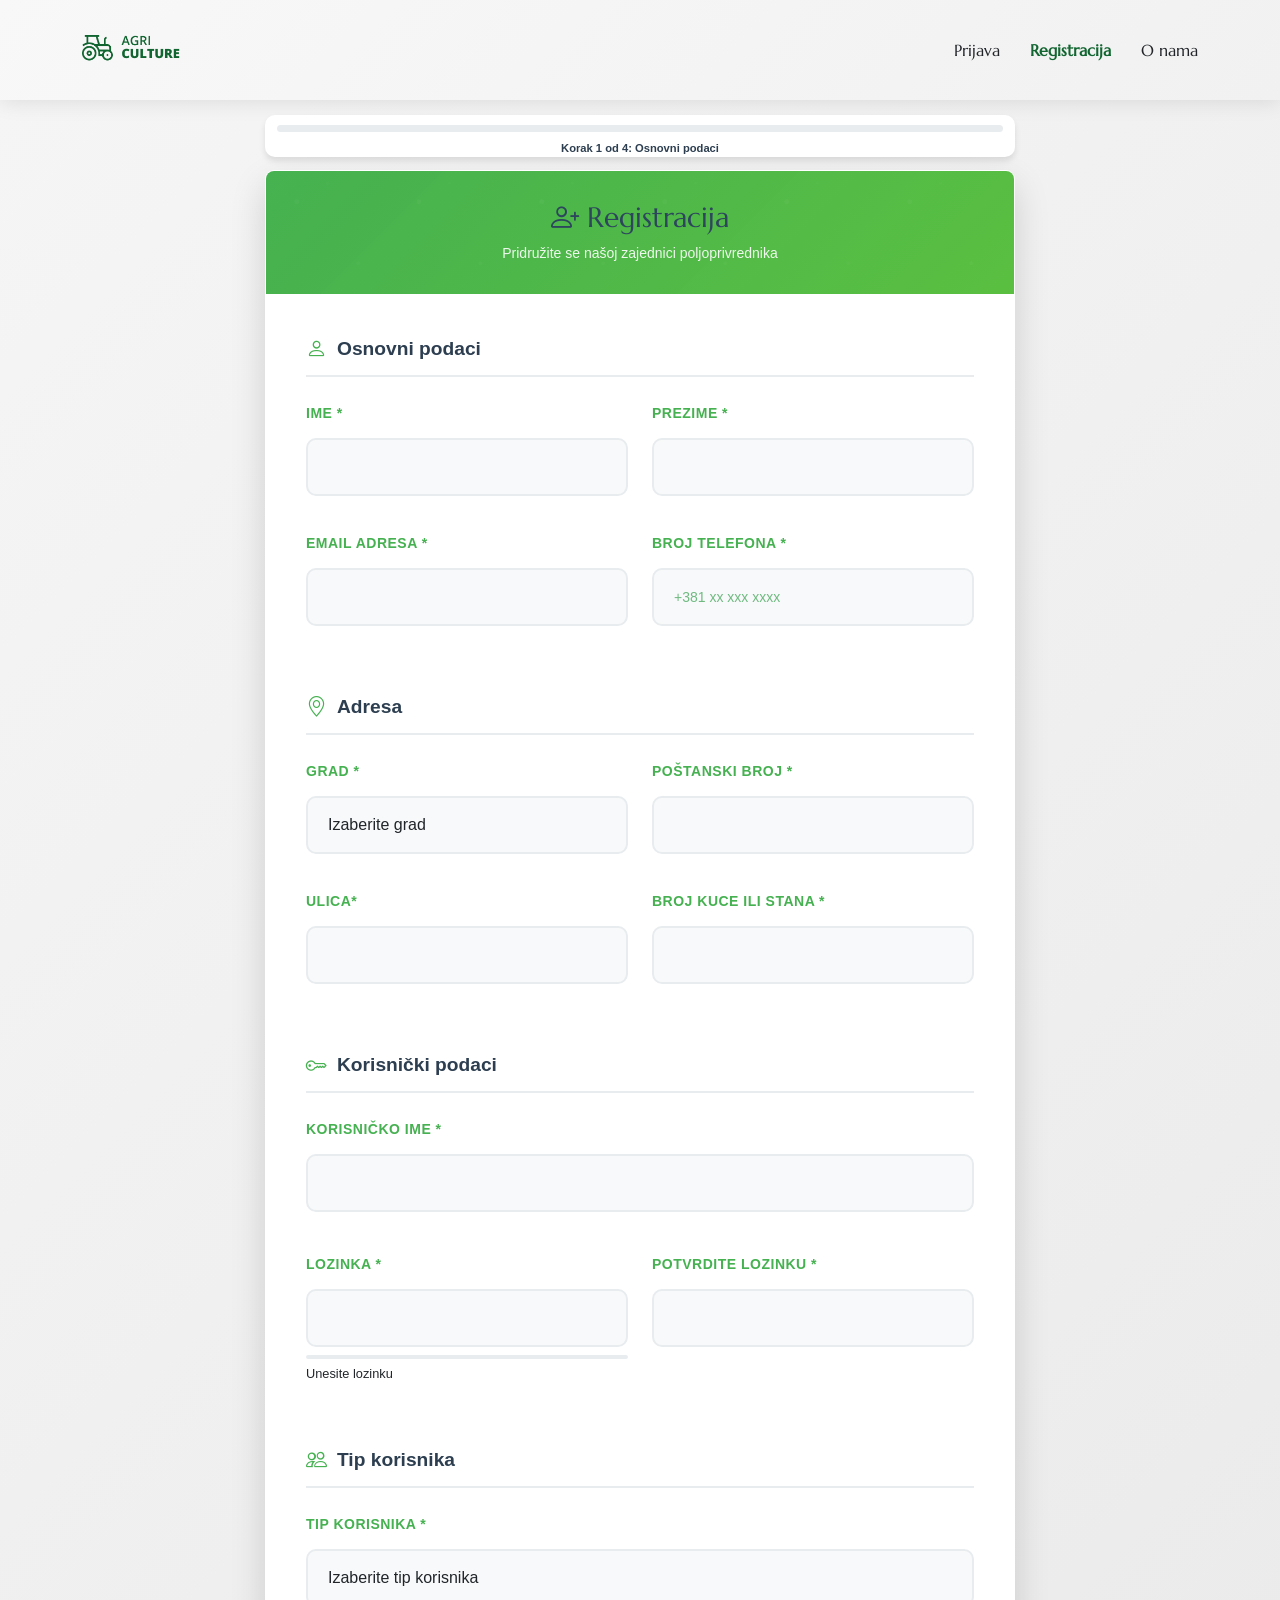
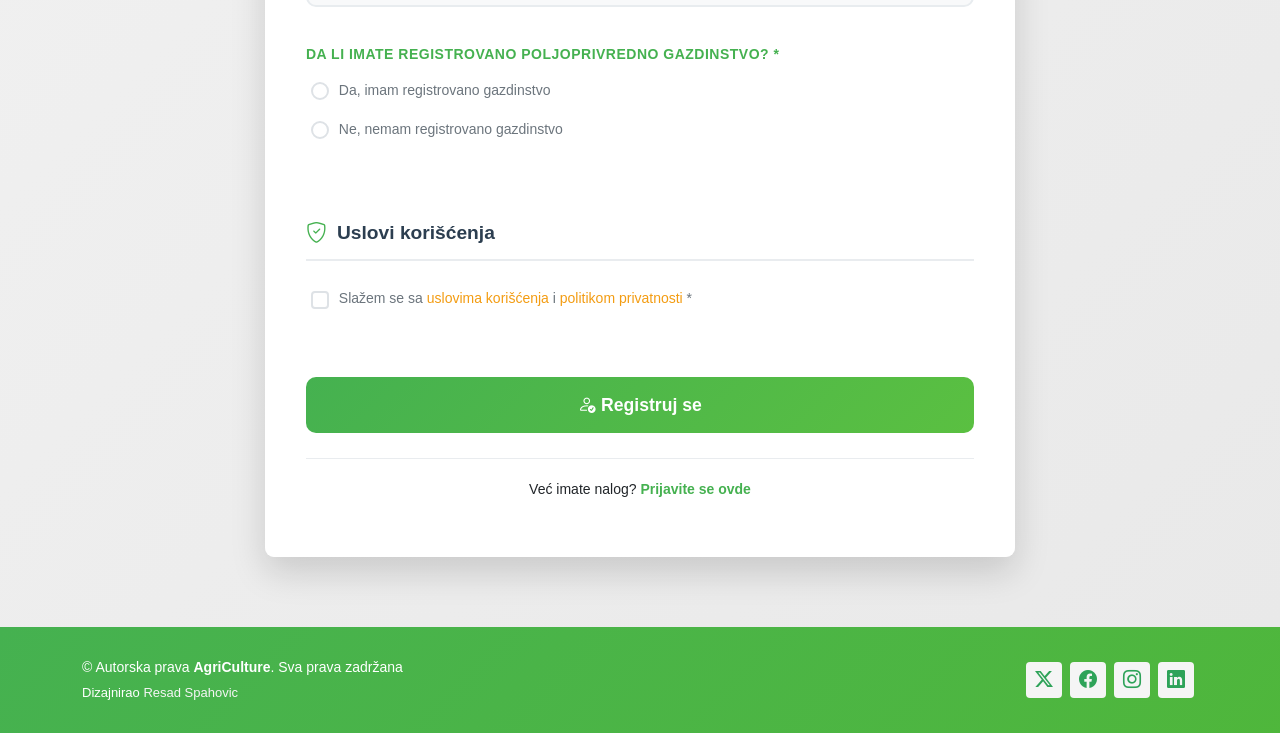
==== commit fda093a1: "Update register.html" ====
--- a/register.html
+++ b/register.html
@@ -598,7 +598,7 @@
 
           case 'username':
             isValid = field.value.trim().length >= 3;
-            message = isValid ? 'Korisničko ime je dostupno!' : 'Mora imati najmanje 3 karaktera.';
+            message = isValid ? 'Korisničko ime je u redu!' : 'Mora imati najmanje 3 karaktera.';
             if (isValid) {
               checkUsernameAvailability(field.value);
             }
@@ -1017,4 +1017,4 @@
     }
   </script>
 </body>
-</html>+</html>
--- a/static/css/main.css
+++ b/static/css/main.css
@@ -2476,22 +2476,23 @@
       outline: none;
     }
 
-    .form-control.is-valid, .form-select.is-valid {
+    .form-control.is-valid,
+    .form-select.is-valid {
       border-color: var(--success-color);
-      background-image: url("data:image/svg+xml,%3csvg xmlns='http://www.w3.org/2000/svg' viewBox='0 0 8 8'%3e%3cpath fill='%2328a745' d='m2.3 6.73.94-.94 1.44 1.44L7.4 4.5l.94.94L4.66 9.17z'/%3e%3c/svg%3e");
+      background-image: url("data:image/svg+xml,%3csvg xmlns='http://www.w3.org/2000/svg' viewBox='0 0 16 16'%3e%3cpath fill='%2328a745' d='M6.173 12.153a.75.75 0 01-1.06 0L2.53 9.57a.75.75 0 011.06-1.061l2.033 2.032 5.814-5.815a.75.75 0 111.06 1.061l-6.324 6.326z'/%3e%3c/svg%3e");
       background-repeat: no-repeat;
-      background-position: right calc(0.375em + 0.1875rem) center;
-      background-size: calc(0.75em + 0.375rem) calc(0.75em + 0.375rem);
-    }
-
-    .form-control.is-invalid, .form-select.is-invalid {
+      background-position: right 0.75rem center;
+      background-size: 1.4rem 1.4rem;
+    }
+
+    .form-control.is-invalid,
+    .form-select.is-invalid {
       border-color: var(--danger-color);
-      background-image: url("data:image/svg+xml,%3csvg xmlns='http://www.w3.org/2000/svg' viewBox='0 0 12 12' width='12' height='12' fill='none' stroke='%23dc3545'%3e%3ccircle cx='6' cy='6' r='4.5'/%3e%3cpath d='m5.8 4.6 1.4 1.4M7.2 4.6l-1.4 1.4'/%3e%3c/svg%3e");
+      background-image: url("data:image/svg+xml,%3csvg xmlns='http://www.w3.org/2000/svg' fill='none' stroke='%23dc3545' viewBox='0 0 16 16'%3e%3cpath stroke-linecap='round' stroke-width='2' d='M4 4l8 8M12 4L4 12'/%3e%3c/svg%3e");
       background-repeat: no-repeat;
-      background-position: right calc(0.375em + 0.1875rem) center;
-      background-size: calc(0.75em + 0.375rem) calc(0.75em + 0.375rem);
-    }
-
+      background-position: right 0.75rem center;
+      background-size: 1.4rem 1.4rem;
+    }
     .form-check-input.is-valid, .form-check-input.is-invalid {
       background-image: none;
     }
@@ -2871,6 +2872,7 @@
     }
        
     .form-group {
+      padding: 6px 0px;
       margin-bottom: 25px;
       position: relative;
     }
@@ -2878,7 +2880,7 @@
     .form-label {
       font-weight: 600;
       color: var(--primary-color);
-      margin-bottom: 8px;
+      margin-bottom: 14px;
       font-size: 14px;
       text-transform: uppercase;
       letter-spacing: 0.5px;
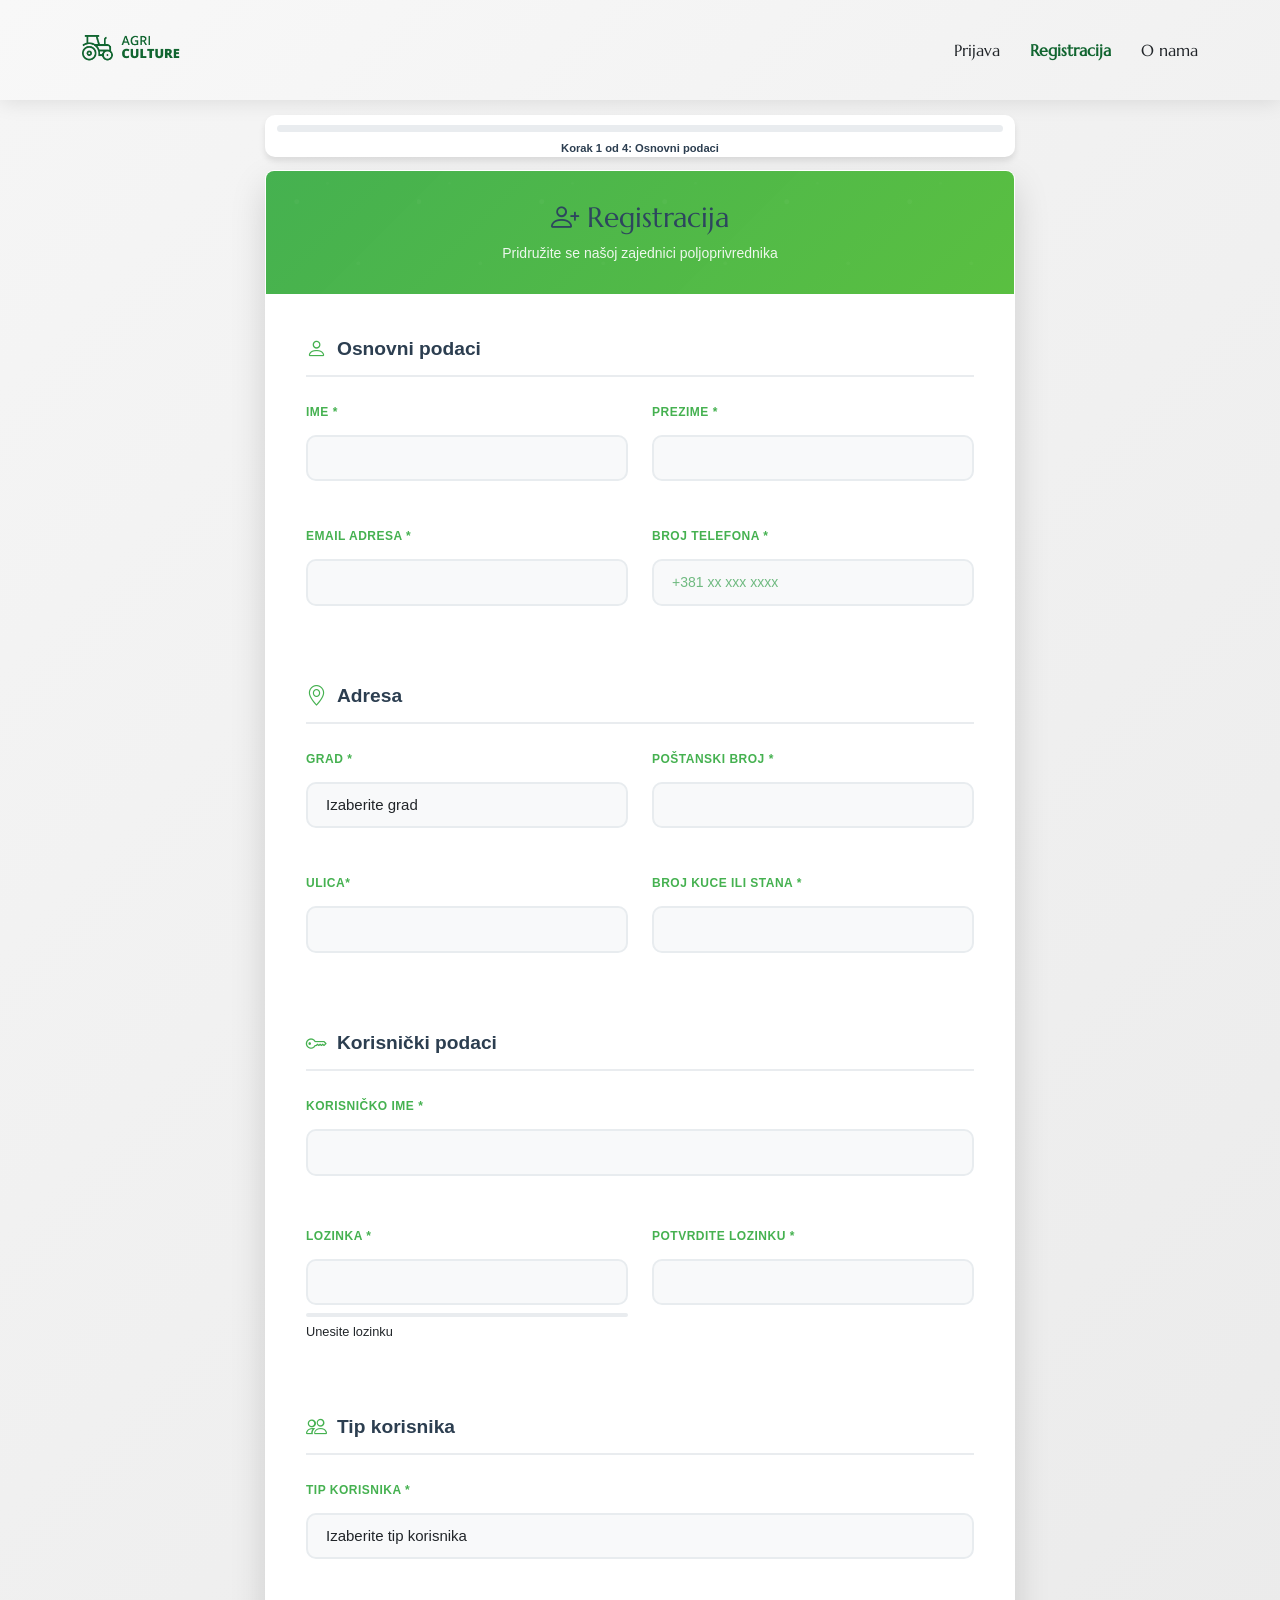
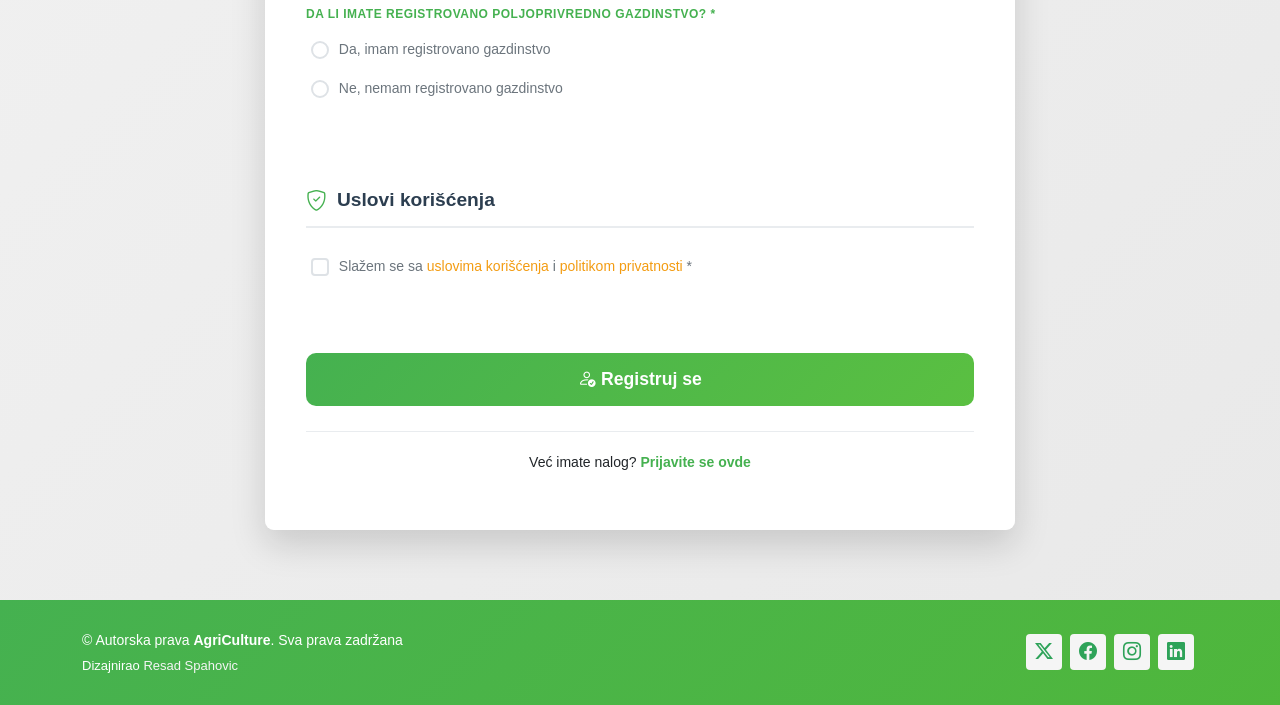
==== commit 749df778: "izmena i dopuna u petak" ====
--- a/register.html
+++ b/register.html
@@ -37,8 +37,8 @@
       <nav id="navmenu" class="navmenu">
         <ul>
           <li><a href="/">Prijava</a></li>
-          <li><a href="register.html"class="active" >Registracija</a></li>
-          <li><a href="homepage.html">O nama</a></li>
+          <li><a href="/register"class="active" >Registracija</a></li>
+          <li><a href="/about">O nama</a></li>
         </ul>
         <i class="mobile-nav-toggle d-xl-none bi bi-list"></i>
       </nav>
@@ -64,7 +64,7 @@
           </div>
           
           <div class="register-form">
-            <form id="registerForm" method="POST" novalidate>
+            <form id="registerForm" method="POST" action="/register" autocomplete="off">
               <!-- Osnovni podaci -->
               <div class="section-title">
                 <i class="bi bi-person"></i> Osnovni podaci
@@ -176,8 +176,8 @@
               <div class="form-group">
                 <label for="username" class="form-label">Korisničko ime *</label>
                 <input type="text" class="form-control" id="username" name="username" data-field="required" required>
-                <div class="valid-feedback">Korisničko ime je dostupno!</div>
-                <div class="invalid-feedback">Korisničko ime mora imati najmanje 3 karaktera.</div>
+                <div class="valid-feedback">Korisničko ime je u redu!</div>
+                <div class="invalid-feedback">Mora imati najmanje 3 karaktera.</div>
                 <div class="availability-check" id="usernameAvailability"></div>
               </div>
 
@@ -346,21 +346,30 @@
                     </div>
                   </div>
 
-                  <div class="col-md-6">
-                    <div class="form-group">
-                      <label for="employeeCount" class="form-label">Broj zaposlenih</label>
-                      <input type="number" class="form-control" id="employeeCount" name="employeeCount" placeholder="npr. 5" min="0">
-                      <small class="form-text text-muted">Uključujući vlasnika/vlasnike</small>
-                    </div>
-                  </div>
-                </div>
-
-                <div class="form-group">
+                <div class="col-md-6">
+                  <div class="form-group">
+                    <label for="employeeCount" class="form-label">Broj zaposlenih</label>
+                    <input 
+                      type="number" 
+                      class="form-control" 
+                      id="employeeCount" 
+                      name="employeeCount" 
+                      placeholder="npr. 5" 
+                      min="0" 
+                      step="1" 
+                      required
+                      oninput="validity.valid||(this.value='');"
+                    >
+                    <small class="form-text text-muted">Uključujući vlasnika/vlasnike</small>
+                  </div>
+                </div>
+
+                <div class="form-group" style="width: 94%; margin: 0 auto;">
                   <label for="description" class="form-label">Opis gazdinstva</label>
                   <textarea class="form-control" id="description" name="description" rows="3" placeholder="Kratko opišite vaše gazdinstvo i glavne aktivnosti..."></textarea>
                 </div>
               </div>
-
+              </div>
               <!-- Uslovi korišćenja -->
               <div class="section-title">
                 <i class="bi bi-shield-check"></i> Uslovi korišćenja
@@ -370,7 +379,7 @@
                 <div class="form-check">
                   <input class="form-check-input" type="checkbox" id="terms" name="terms" data-field="required" required>
                   <label class="form-check-label" for="terms">
-                    Slažem se sa <a href="uslovi-koriscenja.html">uslovima korišćenja</a> i <a href="politika-privatnosti.html">politikom privatnosti</a> *
+                    Slažem se sa <a href="/terms">uslovima korišćenja</a> i <a href="/conditions">politikom privatnosti</a> *
                   </label>
                   <div class="invalid-feedback">Morate prihvatiti uslove korišćenja.</div>
                 </div>
@@ -383,7 +392,7 @@
             </form>
 
             <div class="login-link">
-              <p style="font-size: 14px;">Već imate nalog? <a href="index.html">Prijavite se ovde</a></p>
+              <p style="font-size: 14px;">Već imate nalog? <a href="/">Prijavite se ovde</a></p>
             </div>
           </div>
         </div>
@@ -430,6 +439,10 @@
   <script src="static/js/main.js"></script>
 
   <script>
+   window.onload = () => {
+    document.querySelector("form").reset();
+  };
+
     document.addEventListener('DOMContentLoaded', function() {
       const form = document.getElementById('registerForm');
       const progressFill = document.getElementById('progressFill');
@@ -566,13 +579,20 @@
             break;
 
           case 'email':
-            const emailRegex = /^[^\s@]+@[^\s@]+\.[^\s@]+$/;
-            isValid = emailRegex.test(field.value);
-            message = isValid ? 'Email je u redu!' : 'Molimo unesite validnu email adresu.';
-            if (isValid) {
-              checkEmailAvailability(field.value);
-            }
-            break;
+  const emailRegex = /^[^\s@]+@[^\s@]+\.[^\s@]+$/;
+  isValid = emailRegex.test(field.value);
+  message = isValid ? 'Email je u redu!' : 'Molimo unesite validnu email adresu.';
+
+  const emailAvailabilityDiv = document.getElementById('emailAvailability');
+  if (isValid) {
+    checkEmailAvailability(field.value);
+  } else {
+    // Resetuj availability poruku
+    emailAvailabilityDiv.textContent = '';
+    emailAvailabilityDiv.className = 'availability-check';
+  }
+  break;
+
 
           case 'phone':
             const phoneRegex = /^(\+381|0)[0-9]{8,9}$/;
@@ -596,13 +616,20 @@
             message = isValid ? 'Odlično!' : 'Poštanski broj mora imati 5 cifara.';
             break;
 
-          case 'username':
-            isValid = field.value.trim().length >= 3;
-            message = isValid ? 'Korisničko ime je u redu!' : 'Mora imati najmanje 3 karaktera.';
-            if (isValid) {
-              checkUsernameAvailability(field.value);
-            }
-            break;
+         case 'username':
+  isValid = field.value.trim().length >= 3;
+  message = isValid ? 'Korisničko ime je u redu!' : 'Mora imati najmanje 3 karaktera.';
+
+  const usernameAvailabilityDiv = document.getElementById('usernameAvailability');
+  if (isValid) {
+    checkUsernameAvailability(field.value);
+  } else {
+    // Resetuj availability poruku
+    usernameAvailabilityDiv.textContent = '';
+    usernameAvailabilityDiv.className = 'availability-check';
+  }
+  break;
+
 
           case 'password':
             isValid = field.value.length >= 6;
@@ -622,15 +649,23 @@
             break;
 
           case 'rpgNumber':
-            if (farmFields.classList.contains('show')) {
-              const rpgRegex = /^[0-9]{13}$/;
-              isValid = rpgRegex.test(field.value);
-              message = isValid ? 'RPG broj je u redu!' : 'RPG broj mora imati tačno 13 cifara.';
-              if (isValid) {
-                checkRpgAvailability(field.value);
-              }
-            }
-            break;
+  const rpgAvailabilityDiv = document.getElementById('rpgAvailability');
+
+  if (farmFields.classList.contains('show')) {
+    const rpgRegex = /^[0-9]{13}$/;
+    isValid = rpgRegex.test(field.value);
+    message = isValid ? 'RPG broj je u redu!' : 'RPG broj mora imati tačno 13 cifara.';
+
+    if (isValid) {
+      checkRpgAvailability(field.value);
+    } else {
+      // Resetuj availability poruku
+      rpgAvailabilityDiv.textContent = '';
+      rpgAvailabilityDiv.className = 'availability-check';
+    }
+  }
+  break;
+
 
           case 'farmId':
           case 'farmName':
@@ -767,69 +802,92 @@
         }
       }
 
-      // Availability checkers
-      function checkEmailAvailability(email) {
+           function checkEmailAvailability(email) {
         const availabilityDiv = document.getElementById('emailAvailability');
         availabilityDiv.className = 'availability-check checking';
         availabilityDiv.textContent = 'Proverava se dostupnost...';
 
-        // Simulate API call
-        setTimeout(() => {
-          const isAvailable = !['test@example.com', 'admin@test.com'].includes(email.toLowerCase());
-          
-          if (isAvailable) {
+        fetch('/check-field', {
+          method: 'POST',
+          headers: { 'Content-Type': 'application/json' },
+          body: JSON.stringify({ field: 'email', value: email })
+        })
+        .then(res => res.json())
+        .then(data => {
+          if (data.exists) {
+            availabilityDiv.className = 'availability-check unavailable';
+            availabilityDiv.innerHTML = '<i class="bi bi-x-circle"></i> Email je već registrovan';
+            document.getElementById('email').classList.remove('is-valid');
+          } else {
             availabilityDiv.className = 'availability-check available';
             availabilityDiv.innerHTML = '<i class="bi bi-check-circle"></i> Email je dostupan';
-          } else {
-            availabilityDiv.className = 'availability-check unavailable';
-            availabilityDiv.innerHTML = '<i class="bi bi-x-circle"></i> Email je već registrovan';
-            document.getElementById('email').classList.add('is-invalid');
-            document.getElementById('email').classList.remove('is-valid');
-          }
-        }, 1000);
+          }
+        })
+        .catch(() => {
+            availabilityDiv.className = 'availability-check available';
+            availabilityDiv.innerHTML = '<i class="bi bi-check-circle"></i> Email je dostupan';
+        });
       }
 
-      function checkUsernameAvailability(username) {
+            function checkUsernameAvailability(username) {
         const availabilityDiv = document.getElementById('usernameAvailability');
         availabilityDiv.className = 'availability-check checking';
         availabilityDiv.textContent = 'Proverava se dostupnost...';
 
-        // Simulate API call
-        setTimeout(() => {
-          const isAvailable = !['admin', 'test', 'user'].includes(username.toLowerCase());
-          
-          if (isAvailable) {
-            availabilityDiv.className = 'availability-check available';
-            availabilityDiv.innerHTML = '<i class="bi bi-check-circle"></i> Korisničko ime je dostupno';
-          } else {
+        fetch('/check-field', {
+          method: 'POST',
+          headers: { 'Content-Type': 'application/json' },
+          body: JSON.stringify({ field: 'username', value: username })
+        })
+        
+        .then(res => res.json())
+        .then(data => {
+          
+          if (data.exists) {
             availabilityDiv.className = 'availability-check unavailable';
             availabilityDiv.innerHTML = '<i class="bi bi-x-circle"></i> Korisničko ime je zauzeto';
             document.getElementById('username').classList.add('is-invalid');
             document.getElementById('username').classList.remove('is-valid');
-          }
-        }, 800);
+          } else {
+            availabilityDiv.className = 'availability-check available';
+            availabilityDiv.innerHTML = '<i class="bi bi-check-circle"></i> Korisničko ime je dostupno';
+          }
+        })
+        .catch(() => {
+            availabilityDiv.className = 'availability-check available';
+            availabilityDiv.innerHTML = '<i class="bi bi-check-circle"></i> Korisničko ime je dostupno';
+        });
       }
 
-      function checkRpgAvailability(rpgNumber) {
-        const availabilityDiv = document.getElementById('rpgAvailability');
-        availabilityDiv.className = 'availability-check checking';
-        availabilityDiv.textContent = 'Proverava se RPG broj...';
-
-        // Simulate API call
-        setTimeout(() => {
-          const isAvailable = rpgNumber !== '1234567890123';
-          
-          if (isAvailable) {
-            availabilityDiv.className = 'availability-check available';
-            availabilityDiv.innerHTML = '<i class="bi bi-check-circle"></i> RPG broj je u redu';
-          } else {
-            availabilityDiv.className = 'availability-check unavailable';
-            availabilityDiv.innerHTML = '<i class="bi bi-x-circle"></i> RPG broj je već registrovan';
-            document.getElementById('rpgNumber').classList.add('is-invalid');
-            document.getElementById('rpgNumber').classList.remove('is-valid');
-          }
-        }, 1200);
-      }
+
+           function checkRpgAvailability(rpgNumber) {
+           const availabilityDiv = document.getElementById('rpgAvailability');
+           availabilityDiv.className = 'availability-check checking';
+           availabilityDiv.textContent = 'Proverava se RPG broj...';
+
+           fetch('/check-field', {
+             method: 'POST',
+             headers: { 'Content-Type': 'application/json' },
+             body: JSON.stringify({ field: 'rpgNumber', value: rpgNumber })
+           })
+           .then(res => res.json())
+           .then(data => {
+             if (data.exists) {
+               availabilityDiv.className = 'availability-check unavailable';
+               availabilityDiv.innerHTML = '<i class="bi bi-x-circle"></i> RPG broj je već registrovan';
+               document.getElementById('rpgNumber').classList.add('is-invalid');
+               document.getElementById('rpgNumber').classList.remove('is-valid');
+             } else {
+               availabilityDiv.className = 'availability-check available';
+               availabilityDiv.innerHTML = '<i class="bi bi-check-circle"></i> RPG broj je dostupan';
+             }
+           })
+           .catch(() => {
+                availabilityDiv.className = 'availability-check available';
+               availabilityDiv.innerHTML = '<i class="bi bi-check-circle"></i> RPG broj je dostupan';
+           });
+          }         
+
 
       // Add event listeners for real-time validation
       const fieldsToValidate = form.querySelectorAll('input, select, textarea');
@@ -851,7 +909,6 @@
 
       // Form submission
       form.addEventListener('submit', function(e) {
-        e.preventDefault();
         
         // Validate all required fields
         let isFormValid = true;
@@ -1015,6 +1072,44 @@
         mirror: false
       });
     }
-  </script>
+
+    function capitalizeInputWords(input) {
+    let words = input.value.toLowerCase().split(" ");
+    input.value = words.map(word => {
+      return word.charAt(0).toUpperCase() + word.slice(1);
+    }).join(" ");
+  }
+
+  document.getElementById("firstName").addEventListener("input", function() {
+    capitalizeInputWords(this);
+  });
+
+  document.getElementById("lastName").addEventListener("input", function() {
+    capitalizeInputWords(this);
+  });
+  
+  document.getElementById("street").addEventListener("input", function () {
+    let value = this.value;
+    value = value.charAt(0).toUpperCase() + value.slice(1).toLowerCase();
+    this.value = value;
+  });
+  document.getElementById("houseNumber").addEventListener("input", function() {
+    capitalizeInputWords(this);
+  });
+
+  
+  document.getElementById("farmName").addEventListener("input", function () {
+    let value = this.value;
+    value = value.charAt(0).toUpperCase() + value.slice(1).toLowerCase();
+    this.value = value;
+  });;
+
+  document.getElementById("description").addEventListener("input", function () {
+    let value = this.value;
+    value = value.charAt(0).toUpperCase() + value.slice(1).toLowerCase();
+    this.value = value;
+  });
+
+</script>
 </body>
-</html>
+</html>
--- a/static/css/main.css
+++ b/static/css/main.css
@@ -1896,7 +1896,7 @@
   border-radius: 4px;
   padding: 10px 10px;
   font-size: 14px;
-  height: 120px;
+  height: 100px;
 }
 
 .comment-form form textarea:focus {
@@ -2476,23 +2476,24 @@
       outline: none;
     }
 
-    .form-control.is-valid,
-    .form-select.is-valid {
-      border-color: var(--success-color);
-      background-image: url("data:image/svg+xml,%3csvg xmlns='http://www.w3.org/2000/svg' viewBox='0 0 16 16'%3e%3cpath fill='%2328a745' d='M6.173 12.153a.75.75 0 01-1.06 0L2.53 9.57a.75.75 0 011.06-1.061l2.033 2.032 5.814-5.815a.75.75 0 111.06 1.061l-6.324 6.326z'/%3e%3c/svg%3e");
-      background-repeat: no-repeat;
-      background-position: right 0.75rem center;
-      background-size: 1.4rem 1.4rem;
-    }
-
-    .form-control.is-invalid,
-    .form-select.is-invalid {
-      border-color: var(--danger-color);
-      background-image: url("data:image/svg+xml,%3csvg xmlns='http://www.w3.org/2000/svg' fill='none' stroke='%23dc3545' viewBox='0 0 16 16'%3e%3cpath stroke-linecap='round' stroke-width='2' d='M4 4l8 8M12 4L4 12'/%3e%3c/svg%3e");
-      background-repeat: no-repeat;
-      background-position: right 0.75rem center;
-      background-size: 1.4rem 1.4rem;
-    }
+.form-control.is-valid,
+.form-select.is-valid {
+  border-color: var(--success-color);
+  background-image: url("data:image/svg+xml,%3csvg xmlns='http://www.w3.org/2000/svg' viewBox='0 0 16 16'%3e%3cpath fill='%2328a745' d='M6.173 12.153a.75.75 0 01-1.06 0L2.53 9.57a.75.75 0 011.06-1.061l2.033 2.032 5.814-5.815a.75.75 0 111.06 1.061l-6.324 6.326z'/%3e%3c/svg%3e");
+  background-repeat: no-repeat;
+  background-position: right 0.75rem center;
+  background-size: 1.4rem 1.4rem;
+}
+
+.form-control.is-invalid,
+.form-select.is-invalid {
+  border-color: var(--danger-color);
+  background-image: url("data:image/svg+xml,%3csvg xmlns='http://www.w3.org/2000/svg' fill='none' stroke='%23dc3545' viewBox='0 0 16 16'%3e%3cpath stroke-linecap='round' stroke-width='2' d='M4 4l8 8M12 4L4 12'/%3e%3c/svg%3e");
+  background-repeat: no-repeat;
+  background-position: right 0.75rem center;
+  background-size: 1rem 1rem;
+}
+
     .form-check-input.is-valid, .form-check-input.is-invalid {
       background-image: none;
     }
@@ -2654,7 +2655,7 @@
       background: linear-gradient(135deg, var(--primary-color), var(--secondary-color));
       border: none;
       color: white;
-      padding: 15px 40px;
+      padding: 13px 40px;
       font-size: 1.1rem;
       font-weight: 600;
       border-radius: 10px;
@@ -2733,7 +2734,7 @@
       }
 
       .btn-register {
-        padding: 12px 30px;
+        padding: 10px 20px;
         font-size: 1rem;
       }
     }
@@ -2867,13 +2868,13 @@
     }
 
     .login-form {
-      padding: 40px;
+      padding: 50px;
       background: white;
     }
        
     .form-group {
       padding: 6px 0px;
-      margin-bottom: 25px;
+      margin-bottom: 34px;
       position: relative;
     }
 
@@ -2881,16 +2882,16 @@
       font-weight: 600;
       color: var(--primary-color);
       margin-bottom: 14px;
-      font-size: 14px;
+      font-size: 12px;
       text-transform: uppercase;
       letter-spacing: 0.5px;
     }
        
     .form-control {
-      padding: 15px 20px;
+      padding: 10px 18px;
       border: 2px solid #e8ecef;
       border-radius: 10px;
-      font-size: 16px;
+      font-size: 15px;
       transition: var(--transition);
       background: #f8f9fa;
       position: relative;
@@ -2930,8 +2931,8 @@
     .btn-login {
       background: linear-gradient(135deg, var(--secondary-color), var(--primary-color));
       border: none;
-      padding: 15px 30px;
-      font-size: 16px;
+      padding: 13px 20px;
+      font-size: 15px;
       font-weight: 600;
       border-radius: 10px;
       width: 100%;
@@ -3097,7 +3098,7 @@
       }
       
       .login-form {
-        padding: 30px 20px;
+        padding: 50px 20px;
       }
       
       .login-header {
@@ -3133,4 +3134,3 @@
       box-shadow: 0 5px 15px rgba(0, 0, 0, 0.3);
     }
 
-
